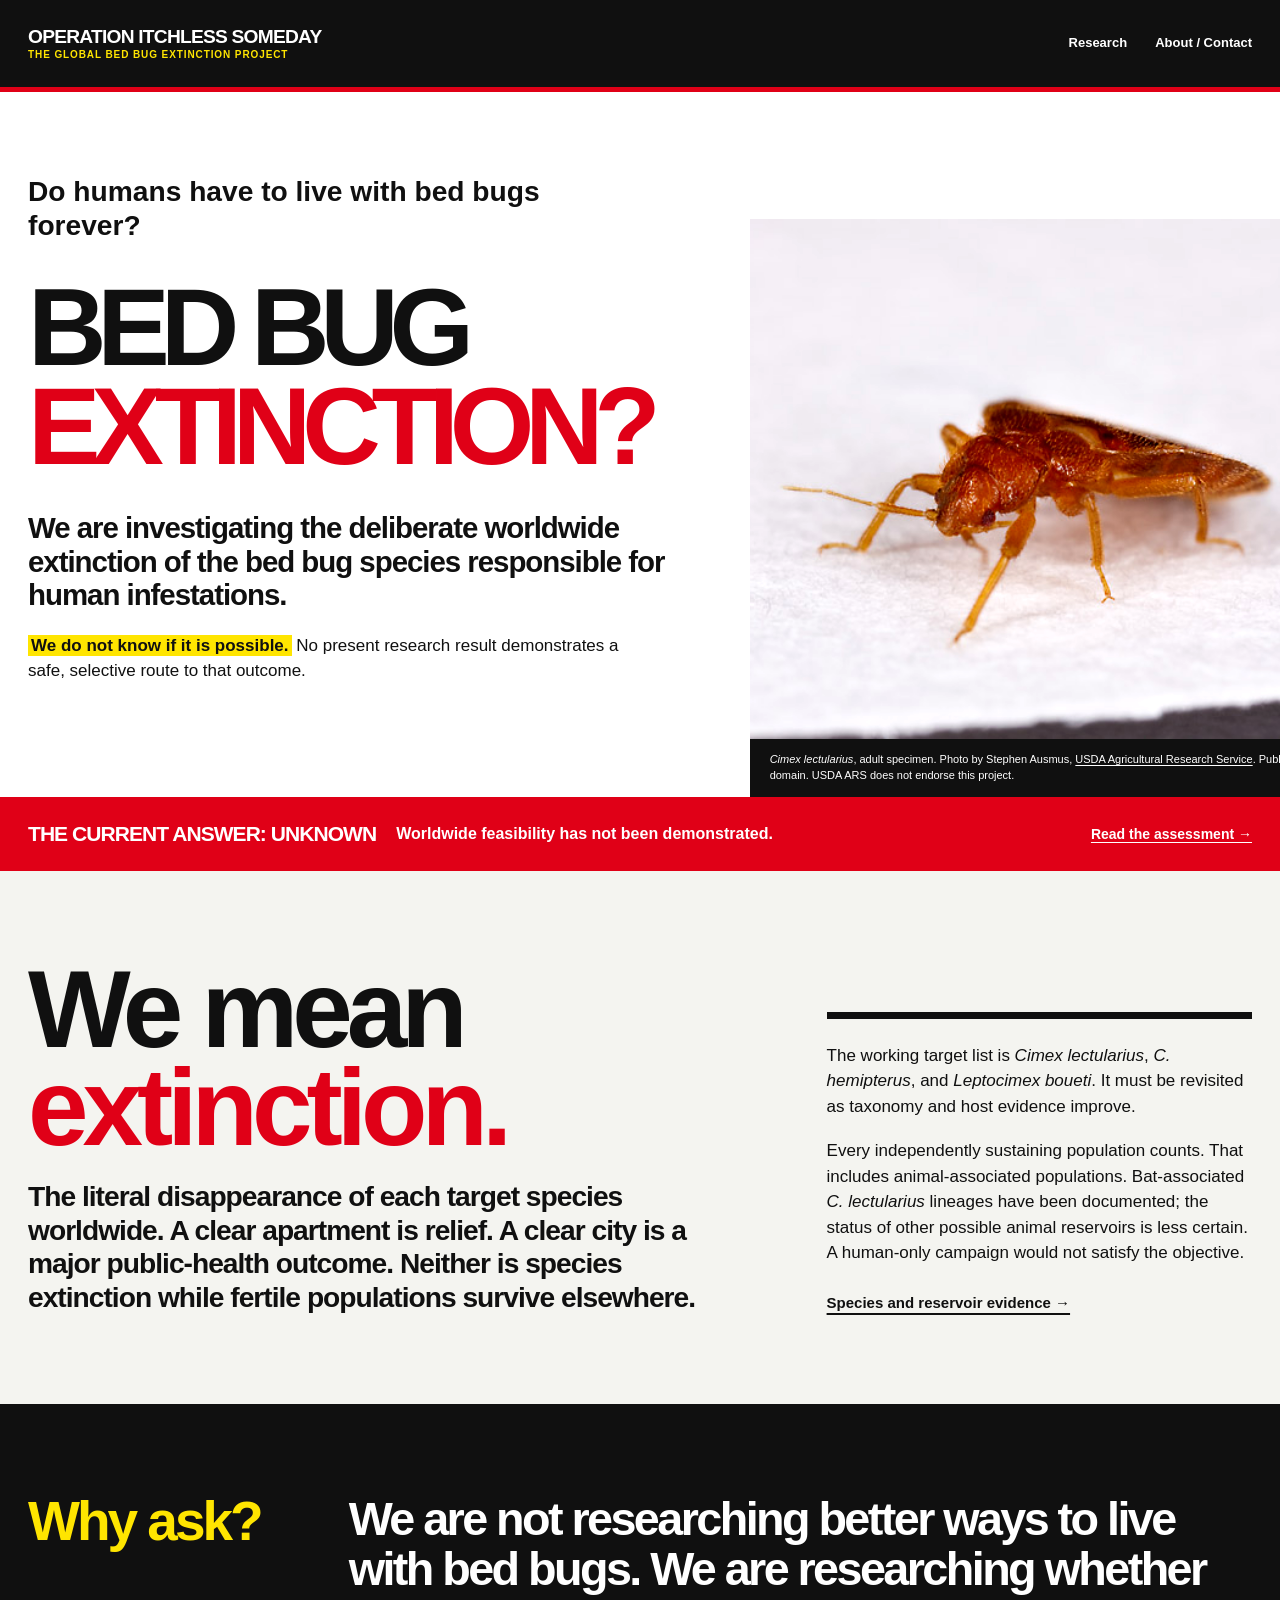
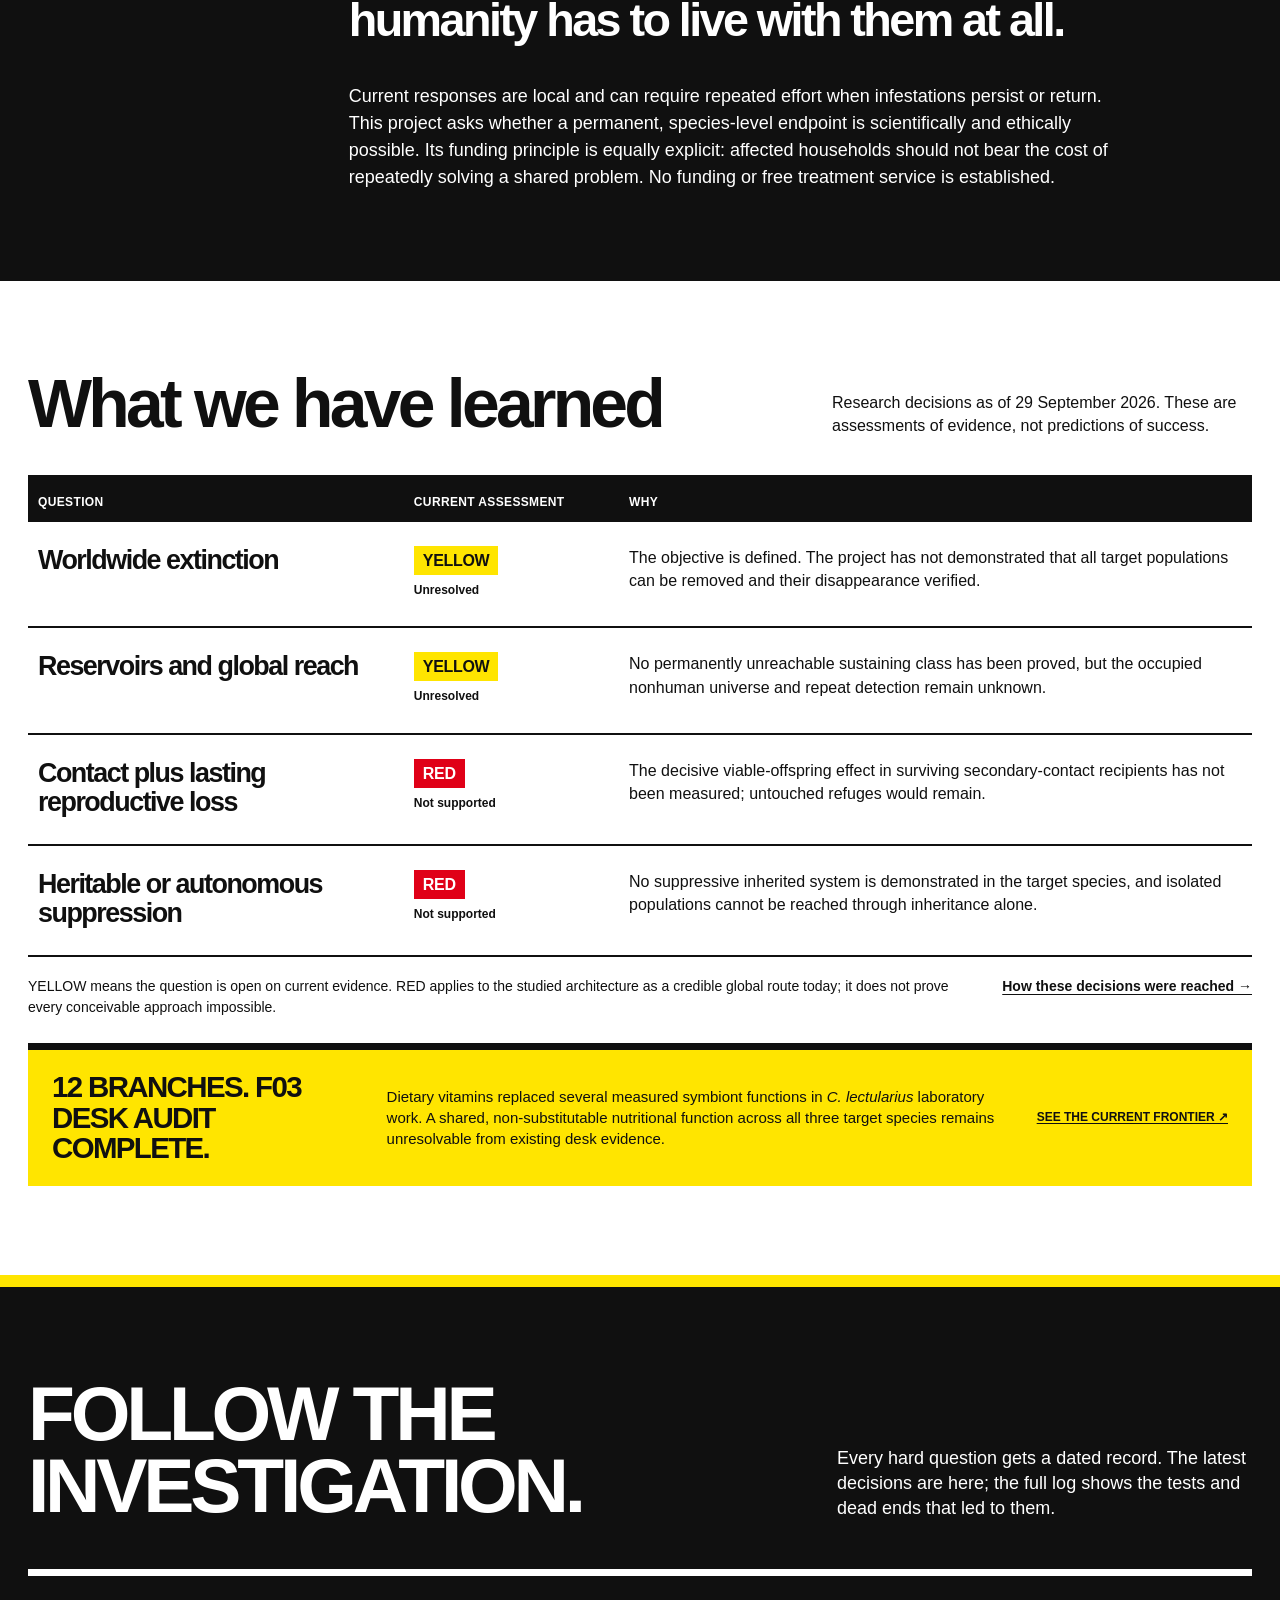
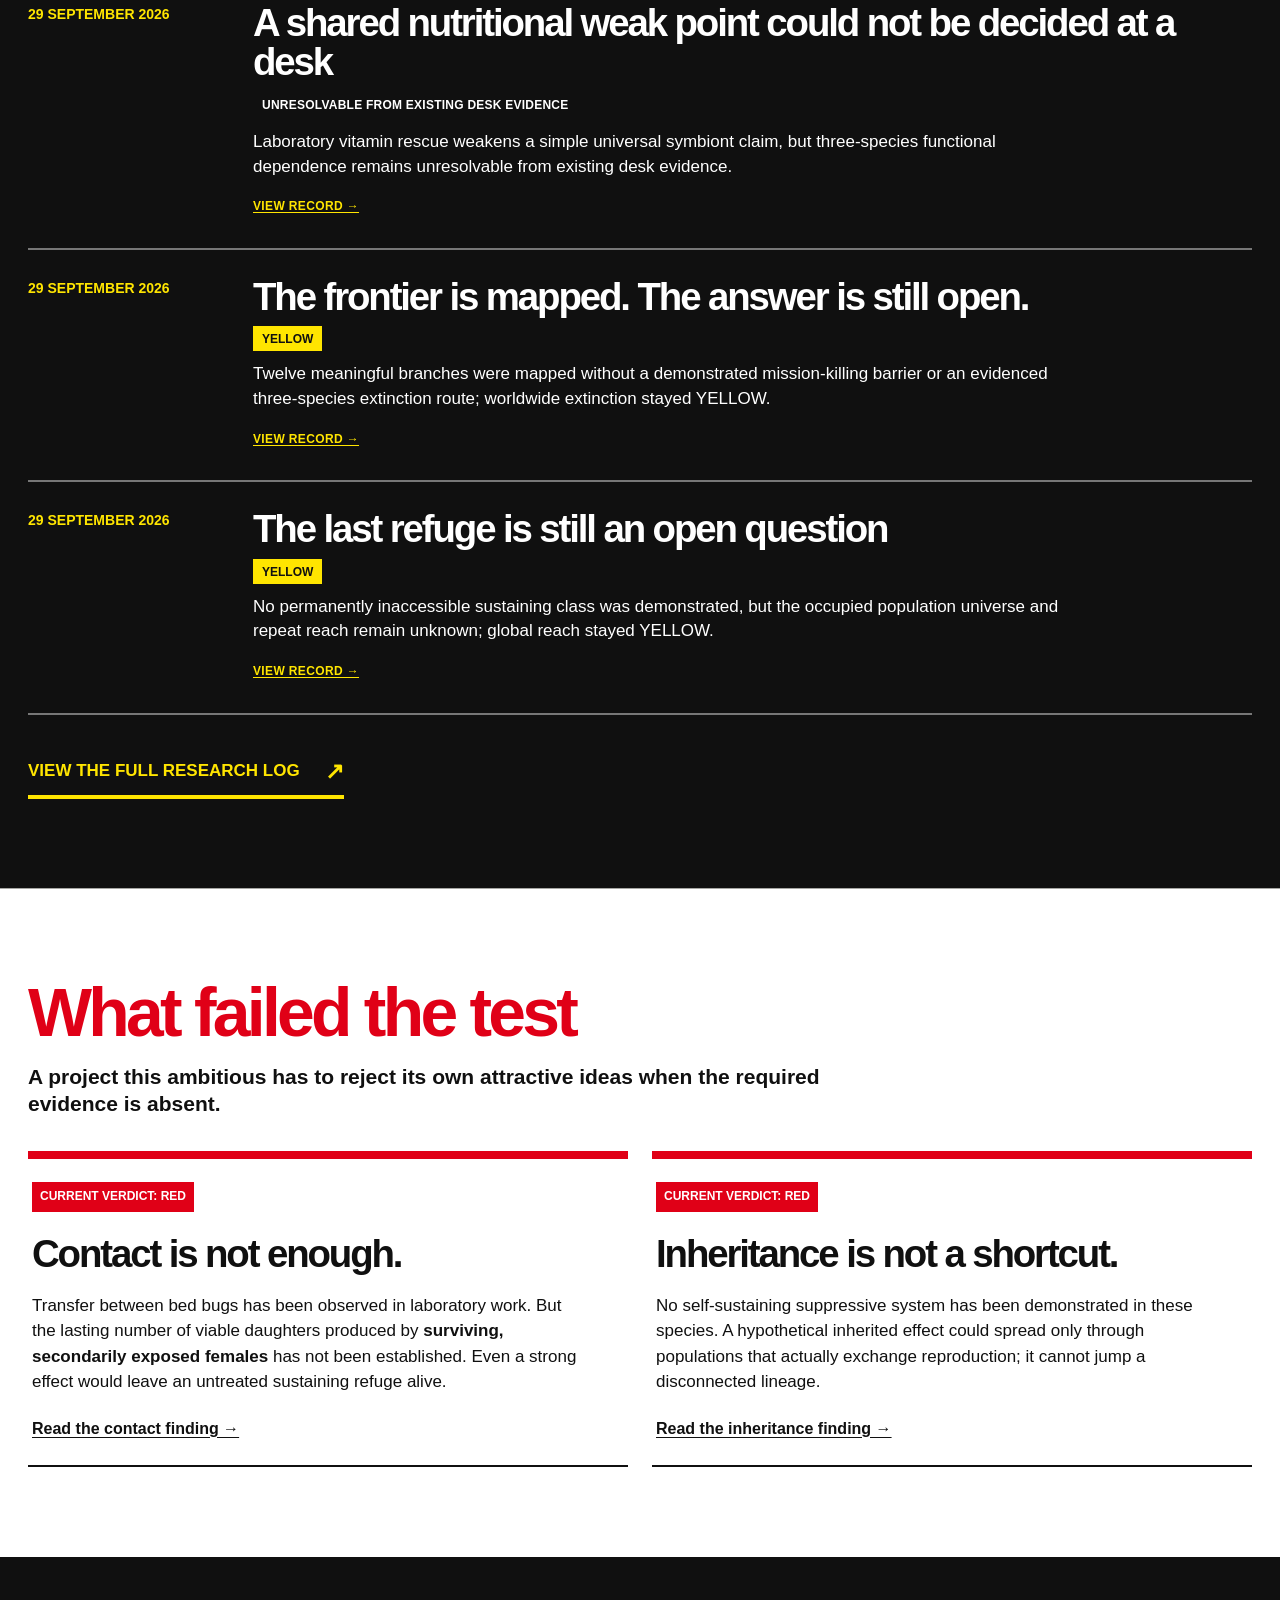
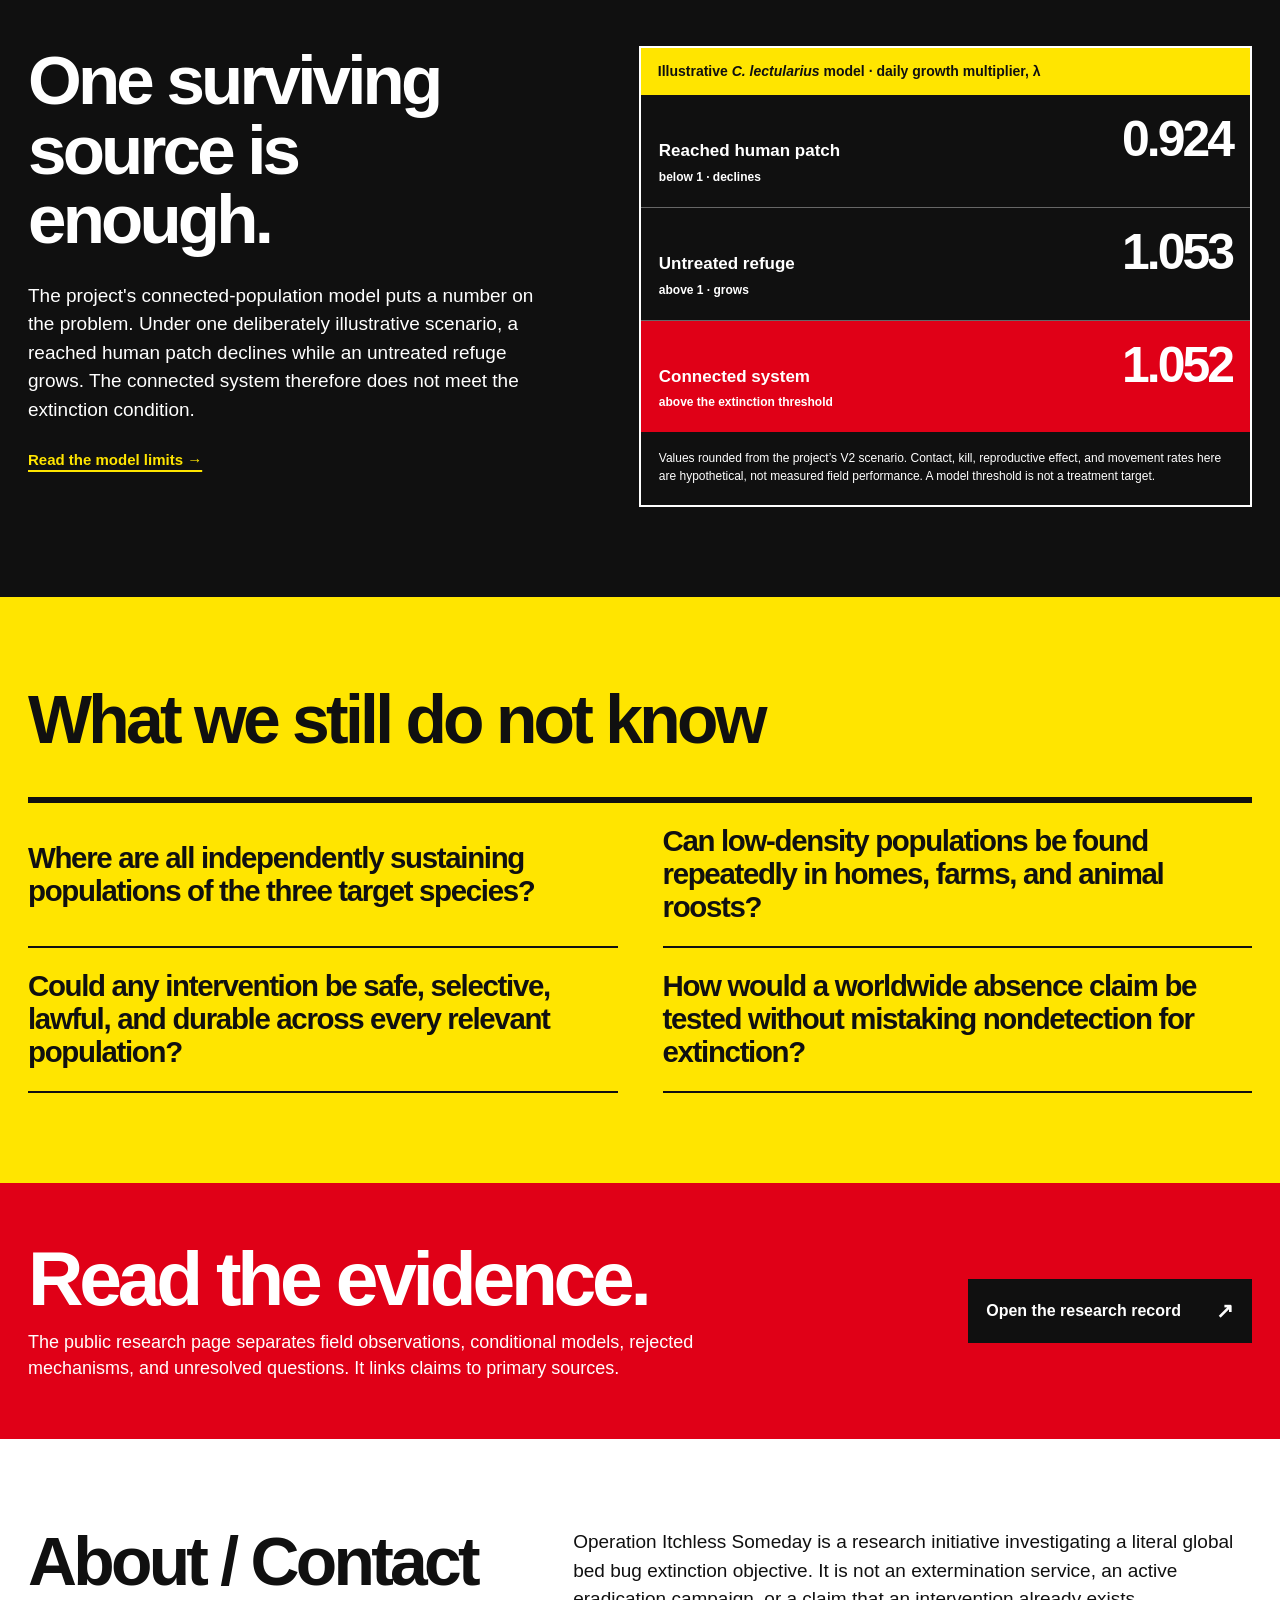
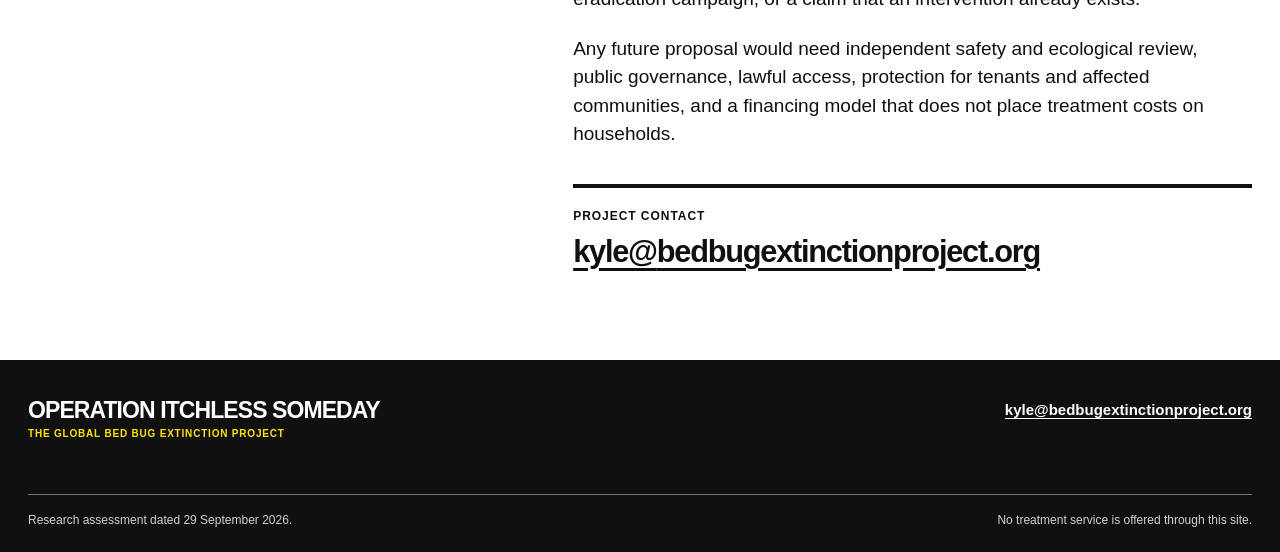
==== index.html @ 46989947 "Launch public Operation Itchless Someday site" ====
<!doctype html>
<html lang="en">
<head>
  <meta charset="utf-8">
  <meta name="viewport" content="width=device-width, initial-scale=1">
  <meta name="theme-color" content="#111111">
  <meta name="description" content="Operation Itchless Someday investigates whether the bed bug species responsible for human infestations can be driven to literal worldwide extinction. Feasibility is unproven.">
  <meta property="og:type" content="website">
  <meta property="og:title" content="Operation Itchless Someday | The Global Bed Bug Extinction Project">
  <meta property="og:description" content="Literal worldwide bed bug extinction. Can it be done safely and selectively? The evidence does not yet say yes.">
  <title>Operation Itchless Someday | The Global Bed Bug Extinction Project</title>
  <link rel="canonical" href="https://bedbugextinctionproject.org/">
  <link rel="icon" href="favicon.svg" type="image/svg+xml">
  <link rel="stylesheet" href="styles.css">
</head>
<body>
  <a class="skip-link" href="#main">Skip to content</a>
  <header class="site-header">
    <div class="shell header-layout">
      <a class="wordmark" href="index.html" aria-label="Operation Itchless Someday, home">
        <strong>OPERATION ITCHLESS SOMEDAY</strong>
        <span>THE GLOBAL BED BUG EXTINCTION PROJECT</span>
      </a>
      <nav aria-label="Main navigation">
        <a href="research.html">Research</a>
        <a href="#about-contact">About / Contact</a>
      </nav>
    </div>
  </header>

  <main id="main">
    <section class="hero" aria-labelledby="hero-title">
      <div class="shell hero-layout">
        <div class="hero-copy">
          <p class="hero-question">Do humans have to live with bed bugs forever?</p>
          <h1 id="hero-title">BED BUG<br><span>EXTINCTION?</span></h1>
          <p class="hero-deck">We are investigating the deliberate worldwide extinction of the bed bug species responsible for human infestations.</p>
          <p class="hero-clarity"><strong>We do not know if it is possible.</strong> No present research result demonstrates a safe, selective route to that outcome.</p>
        </div>
        <figure class="specimen-photo">
          <img src="assets/bed-bug-usda.jpg" width="640" height="427" alt="Side view of an adult Cimex lectularius bed bug on a light surface" fetchpriority="high">
          <figcaption><i>Cimex lectularius</i>, adult specimen. Photo by Stephen Ausmus, <a href="https://www.ars.usda.gov/oc/images/photos/feb13/d2741-23/">USDA Agricultural Research Service</a>. Public domain. USDA ARS does not endorse this project.</figcaption>
        </figure>
      </div>
      <div class="hero-bottom"><div class="shell hero-bottom-inner"><strong>THE CURRENT ANSWER: UNKNOWN</strong><span>Worldwide feasibility has not been demonstrated.</span><a href="research.html#assessment">Read the assessment →</a></div></div>
    </section>

    <section class="idea section-pad" id="idea" aria-labelledby="idea-title">
      <div class="shell idea-layout">
        <div class="idea-lead">
          <h2 id="idea-title">We mean<br><span>extinction.</span></h2>
          <p>The literal disappearance of each target species worldwide. A clear apartment is relief. A clear city is a major public-health outcome. Neither is species extinction while fertile populations survive elsewhere.</p>
        </div>
        <div class="idea-detail">
          <p>The working target list is <i>Cimex lectularius</i>, <i>C. hemipterus</i>, and <i>Leptocimex boueti</i>. It must be revisited as taxonomy and host evidence improve.</p>
          <p>Every independently sustaining population counts. That includes animal-associated populations. Bat-associated <i>C. lectularius</i> lineages have been documented; the status of other possible animal reservoirs is less certain. A human-only campaign would not satisfy the objective.</p>
          <a class="inline-link" href="research.html#species">Species and reservoir evidence →</a>
        </div>
      </div>
    </section>

    <section class="why" aria-labelledby="why-title">
      <div class="shell why-layout">
        <h2 id="why-title">Why ask?</h2>
        <div>
          <p class="why-statement">We are not researching better ways to live with bed bugs. We are researching whether humanity has to live with them at all.</p>
          <p>Current responses are local and can require repeated effort when infestations persist or return. This project asks whether a permanent, species-level endpoint is scientifically and ethically possible. Its funding principle is equally explicit: affected households should not bear the cost of repeatedly solving a shared problem. No funding or free treatment service is established.</p>
        </div>
      </div>
    </section>

    <section class="findings section-pad" id="findings" aria-labelledby="findings-title">
      <div class="shell">
        <div class="section-head"><h2 id="findings-title">What we have learned</h2><p>Research decisions as of 29 September 2026. These are assessments of evidence, not predictions of success.</p></div>
        <div class="status-table" role="table" aria-label="Current research assessments">
          <div class="status-row status-heading" role="row"><span role="columnheader">Question</span><span role="columnheader">Current assessment</span><span role="columnheader">Why</span></div>
          <div class="status-row" role="row"><strong role="cell">Worldwide extinction</strong><span role="cell"><b class="status status-yellow">YELLOW</b><small>Unresolved</small></span><p role="cell">The objective is defined. The project has not demonstrated that all target populations can be removed and their disappearance verified.</p></div>
          <div class="status-row" role="row"><strong role="cell">Reservoirs and global reach</strong><span role="cell"><b class="status status-yellow">YELLOW</b><small>Unresolved</small></span><p role="cell">No permanently unreachable sustaining class has been proved, but the occupied nonhuman universe and repeat detection remain unknown.</p></div>
          <div class="status-row" role="row"><strong role="cell">Contact plus lasting reproductive loss</strong><span role="cell"><b class="status status-red">RED</b><small>Not supported</small></span><p role="cell">The decisive viable-offspring effect in surviving secondary-contact recipients has not been measured; untouched refuges would remain.</p></div>
          <div class="status-row" role="row"><strong role="cell">Heritable or autonomous suppression</strong><span role="cell"><b class="status status-red">RED</b><small>Not supported</small></span><p role="cell">No suppressive inherited system is demonstrated in the target species, and isolated populations cannot be reached through inheritance alone.</p></div>
        </div>
        <p class="status-note">YELLOW means the question is open on current evidence. RED applies to the studied architecture as a credible global route today; it does not prove every conceivable approach impossible. <a href="research.html#assessment">How these decisions were reached →</a></p>
        <p class="frontier-alert"><strong>12 BRANCHES. F03 DESK AUDIT COMPLETE.</strong><span>Dietary vitamins replaced several measured symbiont functions in <i>C. lectularius</i> laboratory work. A shared, non-substitutable nutritional function across all three target species remains unresolvable from existing desk evidence.</span><a href="research.html#frontier">SEE THE CURRENT FRONTIER ↗</a></p>
      </div>
    </section>

    <section class="recent-log section-pad" aria-labelledby="recent-log-title">
      <div class="shell">
        <div class="recent-log-head"><h2 id="recent-log-title">FOLLOW THE<br>INVESTIGATION.</h2><p>Every hard question gets a dated record. The latest decisions are here; the full log shows the tests and dead ends that led to them.</p></div>
        <div class="recent-list">
<!-- recent-log:start -->
          <article class="recent-row">
            <time datetime="2026-09-29">29 SEPTEMBER 2026</time>
            <div class="recent-copy"><h3>A shared nutritional weak point could not be decided at a desk</h3><strong class="log-decision log-decision-unresolved">UNRESOLVABLE FROM EXISTING DESK EVIDENCE</strong><p>Laboratory vitamin rescue weakens a simple universal symbiont claim, but three-species functional dependence remains unresolvable from existing desk evidence.</p><a class="recent-view" href="research-log.html#shared-nutritional-function-audit">VIEW RECORD →</a></div>
          </article>
          <article class="recent-row">
            <time datetime="2026-09-29">29 SEPTEMBER 2026</time>
            <div class="recent-copy"><h3>The frontier is mapped. The answer is still open.</h3><strong class="log-decision log-decision-yellow">YELLOW</strong><p>Twelve meaningful branches were mapped without a demonstrated mission-killing barrier or an evidenced three-species extinction route; worldwide extinction stayed YELLOW.</p><a class="recent-view" href="research-log.html#research-frontier-map">VIEW RECORD →</a></div>
          </article>
          <article class="recent-row">
            <time datetime="2026-09-29">29 SEPTEMBER 2026</time>
            <div class="recent-copy"><h3>The last refuge is still an open question</h3><strong class="log-decision log-decision-yellow">YELLOW</strong><p>No permanently inaccessible sustaining class was demonstrated, but the occupied population universe and repeat reach remain unknown; global reach stayed YELLOW.</p><a class="recent-view" href="research-log.html#global-reservoir-reach-audit">VIEW RECORD →</a></div>
          </article>
<!-- recent-log:end -->
        </div>
        <a class="log-all-link" href="research-log.html">VIEW THE FULL RESEARCH LOG <span aria-hidden="true">↗</span></a>
      </div>
    </section>

    <section class="failed section-pad" aria-labelledby="failed-title">
      <div class="shell">
        <h2 id="failed-title">What failed the test</h2>
        <p class="section-intro">A project this ambitious has to reject its own attractive ideas when the required evidence is absent.</p>
        <div class="failed-layout">
          <article><span class="reject-tag">CURRENT VERDICT: RED</span><h3>Contact is not enough.</h3><p>Transfer between bed bugs has been observed in laboratory work. But the lasting number of viable daughters produced by <em>surviving, secondarily exposed females</em> has not been established. Even a strong effect would leave an untreated sustaining refuge alive.</p><a href="research.html#rejected">Read the contact finding →</a></article>
          <article><span class="reject-tag">CURRENT VERDICT: RED</span><h3>Inheritance is not a shortcut.</h3><p>No self-sustaining suppressive system has been demonstrated in these species. A hypothetical inherited effect could spread only through populations that actually exchange reproduction; it cannot jump a disconnected lineage.</p><a href="research.html#rejected">Read the inheritance finding →</a></article>
        </div>
      </div>
    </section>

    <section class="model section-pad" aria-labelledby="model-title">
      <div class="shell model-layout">
        <div><h2 id="model-title">One surviving source is enough.</h2><p>The project's connected-population model puts a number on the problem. Under one deliberately illustrative scenario, a reached human patch declines while an untreated refuge grows. The connected system therefore does not meet the extinction condition.</p><a class="inline-link" href="research.html#models">Read the model limits →</a></div>
        <figure class="model-readout">
          <figcaption>Illustrative <i>C. lectularius</i> model · daily growth multiplier, λ</figcaption>
          <div class="readout-row"><span>Reached human patch</span><strong>0.924</strong><small>below 1 · declines</small></div>
          <div class="readout-row"><span>Untreated refuge</span><strong>1.053</strong><small>above 1 · grows</small></div>
          <div class="readout-result"><span>Connected system</span><strong>1.052</strong><span>above the extinction threshold</span></div>
          <p>Values rounded from the project’s V2 scenario. Contact, kill, reproductive effect, and movement rates here are hypothetical, not measured field performance. A model threshold is not a treatment target.</p>
        </figure>
      </div>
    </section>

    <section class="unknowns section-pad" aria-labelledby="unknowns-title">
      <div class="shell">
        <h2 id="unknowns-title">What we still do not know</h2>
        <div class="unknown-grid">
          <p>Where are all independently sustaining populations of the three target species?</p>
          <p>Can low-density populations be found repeatedly in homes, farms, and animal roosts?</p>
          <p>Could any intervention be safe, selective, lawful, and durable across every relevant population?</p>
          <p>How would a worldwide absence claim be tested without mistaking nondetection for extinction?</p>
        </div>
      </div>
    </section>

    <section class="research-invite" aria-labelledby="evidence-title"><div class="shell research-invite-layout"><div><h2 id="evidence-title">Read the evidence.</h2><p>The public research page separates field observations, conditional models, rejected mechanisms, and unresolved questions. It links claims to primary sources.</p></div><a href="research.html" class="button">Open the research record <span aria-hidden="true">↗</span></a></div></section>

    <section class="about section-pad" id="about-contact" aria-labelledby="about-title"><div class="shell about-layout"><h2 id="about-title">About / Contact</h2><div><p>Operation Itchless Someday is a research initiative investigating a literal global bed bug extinction objective. It is not an extermination service, an active eradication campaign, or a claim that an intervention already exists.</p><p>Any future proposal would need independent safety and ecological review, public governance, lawful access, protection for tenants and affected communities, and a financing model that does not place treatment costs on households.</p><div class="contact-line"><span>PROJECT CONTACT</span><a href="mailto:kyle@bedbugextinctionproject.org">kyle@<wbr>bedbugextinctionproject.org</a></div></div></div></section>
  </main>

  <footer class="site-footer"><div class="shell footer-layout"><div><strong>OPERATION ITCHLESS SOMEDAY</strong><span>THE GLOBAL BED BUG EXTINCTION PROJECT</span></div><a class="footer-contact" href="mailto:kyle@bedbugextinctionproject.org">kyle@bedbugextinctionproject.org</a></div><div class="shell footer-base"><span>Research assessment dated 29 September 2026.</span><span>No treatment service is offered through this site.</span></div></footer>
</body>
</html>
---- styles.css ----
@charset "UTF-8";

:root {
  --black: #101010;
  --white: #ffffff;
  --paper: #f4f4f0;
  --red: #e00017;
  --yellow: #ffe500;
  --line: #a6a6a3;
  --display: "Arial Black", "Helvetica Neue", Arial, sans-serif;
  --body: Arial, "Helvetica Neue", sans-serif;
}

* { box-sizing: border-box; }
html { scroll-behavior: smooth; }
body { margin: 0; color: var(--black); background: var(--white); font-family: var(--body); line-height: 1.48; }
img { display: block; max-width: 100%; }
a { color: inherit; text-underline-offset: .18em; }
a:hover { text-decoration-thickness: 3px; }
:focus-visible { outline: 4px solid var(--yellow); outline-offset: 4px; }
::selection { background: var(--yellow); color: var(--black); }
.shell { width: min(calc(100% - 56px), 1320px); margin-inline: auto; }
.skip-link { position: fixed; top: -80px; left: 16px; z-index: 100; background: var(--yellow); padding: 12px 16px; font-weight: 800; }
.skip-link:focus { top: 16px; }
h1, h2, h3, p, figure, dl { margin: 0; }
h1, h2, h3 { line-height: 1; letter-spacing: -.055em; }
h1, h2 { font-family: var(--display); font-weight: 900; }
h3 { font-family: var(--display); font-weight: 900; }

.site-header { background: var(--black); color: var(--white); border-bottom: 5px solid var(--red); }
.header-layout { display: flex; align-items: center; justify-content: space-between; gap: 28px; min-height: 87px; padding-block: 12px; }
.wordmark { display: flex; flex-direction: column; flex: none; gap: 4px; text-decoration: none; line-height: 1; }
.wordmark strong { font: 900 clamp(17px, 1.5vw, 23px)/1 var(--display); letter-spacing: -.04em; }
.wordmark span { color: var(--yellow); font-size: 10px; font-weight: 800; letter-spacing: .09em; }
.site-header nav { display: flex; flex-wrap: wrap; justify-content: flex-end; gap: 8px clamp(14px, 2.2vw, 36px); }
.site-header nav a { color: var(--white); font-size: 13px; font-weight: 800; text-decoration: none; border-bottom: 2px solid transparent; padding-block: 7px; }
.site-header nav a:hover, .site-header nav a[aria-current="page"] { border-color: var(--yellow); }

.hero { overflow: hidden; background: var(--white); }
.hero-layout { display: grid; grid-template-columns: 61% 39%; min-height: 705px; align-items: stretch; }
.hero-copy { position: relative; z-index: 2; padding: clamp(45px, 6.5vw, 88px) 0 60px; }
.hero-question { max-width: 560px; font-size: clamp(21px, 2.2vw, 31px); font-weight: 800; line-height: 1.2; margin-bottom: 35px; }
.hero h1 { position: relative; width: max-content; max-width: none; font-size: clamp(76px, 8.5vw, 138px); line-height: .91; letter-spacing: -.085em; white-space: nowrap; margin-bottom: 35px; }
.hero h1 span { color: var(--red); }
.hero-deck { max-width: 660px; font-size: clamp(24px, 2.3vw, 33px); font-weight: 800; line-height: 1.15; letter-spacing: -.035em; margin-bottom: 22px; }
.hero-clarity { max-width: 615px; font-size: 17px; line-height: 1.46; margin-bottom: 29px; }
.hero-clarity strong { background: var(--yellow); padding: 1px 3px; box-decoration-break: clone; -webkit-box-decoration-break: clone; }
.inline-link { display: inline-flex; gap: 25px; align-items: center; color: var(--black); font-size: 15px; font-weight: 900; text-decoration-thickness: 2px; text-underline-offset: 5px; }
.inline-link:hover { color: var(--red); }
.specimen-photo { align-self: stretch; display: flex; flex-direction: column; justify-content: flex-end; min-width: 0; margin: 0 -6vw 0 -25px; padding-top: 55px; background: #fff; overflow: hidden; }
.specimen-photo img { display: block; width: 118%; max-width: none; height: min(520px, 42vw); object-fit: cover; object-position: 44% 50%; transform: translateX(-6%); filter: contrast(1.1); }
.specimen-photo figcaption { position: relative; background: var(--black); color: var(--white); font-size: 11px; line-height: 1.4; padding: 13px 20px 14px; max-width: 100%; }
.specimen-photo figcaption a { color: var(--white); }
.hero-bottom { background: var(--red); color: var(--white); }
.hero-bottom-inner { display: flex; align-items: center; gap: 20px; min-height: 74px; padding-block: 10px; }
.hero-bottom strong { font: 900 21px/1.05 var(--display); letter-spacing: -.045em; }
.hero-bottom span { font-size: 16px; font-weight: 700; }
.hero-bottom a { margin-left: auto; flex: none; font-size: 14px; font-weight: 900; }

.section-pad { padding-block: clamp(65px, 7vw, 105px); }
.idea { background: var(--paper); }
.idea-layout { display: grid; grid-template-columns: 1.25fr .75fr; gap: clamp(30px, 7vw, 110px); }
.idea h2 { font-size: clamp(72px, 8.5vw, 130px); line-height: .9; margin-bottom: 24px; }
.idea h2 span { color: var(--red); }
.idea-lead > p { max-width: 760px; font-size: clamp(23px, 2.2vw, 30px); font-weight: 800; line-height: 1.19; letter-spacing: -.035em; }
.idea-detail { align-self: end; border-top: 7px solid var(--black); padding-top: 24px; }
.idea-detail p { font-size: 17px; line-height: 1.5; margin-bottom: 19px; }
.idea-detail .inline-link { margin-top: 7px; }

.why { background: var(--black); color: var(--white); padding-block: clamp(66px, 7vw, 105px); }
.why-layout { display: grid; grid-template-columns: .27fr 1fr; gap: 6vw; }
.why h2 { font-size: clamp(40px, 4.3vw, 62px); color: var(--yellow); }
.why-statement { max-width: 940px; font: 900 clamp(31px, 3.65vw, 56px)/1.08 var(--display); letter-spacing: -.055em; margin-bottom: 38px; }
.why-layout > div > p:last-child { max-width: 775px; font-size: 18px; line-height: 1.5; }

.section-head { display: flex; justify-content: space-between; align-items: end; gap: 40px; margin-bottom: 37px; }
.section-head h2, .failed h2, .unknowns h2, .about h2 { font-size: clamp(50px, 5.3vw, 82px); }
.section-head p { max-width: 420px; font-size: 16px; }
.status-table { border-top: 7px solid var(--black); }
.status-row { display: grid; grid-template-columns: minmax(235px, .83fr) minmax(150px, .45fr) minmax(0, 1.45fr); align-items: start; gap: 25px; border-bottom: 2px solid var(--black); padding: 24px 10px 27px; }
.status-heading { background: var(--black); color: var(--white); padding: 12px 10px 10px; border-bottom: 0; font-size: 12px; font-weight: 900; text-transform: uppercase; letter-spacing: .03em; }
.status-row > strong { font: 900 clamp(23px, 2.1vw, 31px)/1.08 var(--display); letter-spacing: -.055em; }
.status-row > span { display: flex; align-items: start; flex-direction: column; gap: 7px; }
.status { display: inline-block; width: fit-content; padding: 7px 9px 6px; color: var(--black); font: 900 16px/1 var(--display); letter-spacing: -.02em; }
.status-yellow { background: var(--yellow); }
.status-red { background: var(--red); color: var(--white); }
.status-desk-limit { background: var(--black); color: var(--white); max-width: 220px; font: 900 11px/1.2 var(--body); letter-spacing: .015em; text-align: left; }
.status-row small { font-size: 12px; font-weight: 800; }
.status-row p { font-size: 16px; line-height: 1.45; }
.status-note { display: flex; gap: 25px; align-items: start; justify-content: space-between; font-size: 14px; line-height: 1.45; margin-top: 19px; }
.status-note a { flex: none; font-weight: 900; }
.frontier-alert { display: grid; grid-template-columns: minmax(220px, .62fr) 1.25fr auto; align-items: center; gap: 24px; border-top: 7px solid var(--black); background: var(--yellow); margin-top: 26px; padding: 22px 24px; }
.frontier-alert strong { font: 900 clamp(22px, 2.3vw, 34px)/1.04 var(--display); letter-spacing: -.055em; }
.frontier-alert span { font-size: 15px; line-height: 1.4; }
.frontier-alert a { white-space: nowrap; font-size: 12px; font-weight: 900; }

.recent-log { background: var(--black); color: var(--white); border-top: 12px solid var(--yellow); }
.recent-log-head { display: flex; justify-content: space-between; align-items: end; gap: 40px; margin-bottom: 48px; }
.recent-log-head h2 { font-size: clamp(53px, 6vw, 94px); line-height: .94; }
.recent-log-head p { max-width: 415px; font-size: 18px; line-height: 1.4; }
.recent-list { border-top: 7px solid var(--white); }
.recent-row { display: grid; grid-template-columns: 195px minmax(0, 1fr); align-items: start; gap: 30px; border-bottom: 2px solid #777; padding: 28px 0 31px; }
.recent-row time { color: var(--yellow); font-size: 14px; font-weight: 900; white-space: nowrap; }
.recent-row h3 { font-size: clamp(26px, 3vw, 43px); margin-bottom: 10px; }
.recent-row p { max-width: 820px; font-size: 17px; line-height: 1.45; margin: 11px 0 14px; }
.recent-copy .log-decision { font-size: 12px; }
.recent-view { color: var(--yellow); font-size: 12px; font-weight: 900; letter-spacing: .03em; }
.recent-view:hover { color: var(--white); }
.log-decision { display: inline-block; width: fit-content; padding: 7px 9px 6px; color: var(--black); font: 900 16px/1 var(--display); }
.log-decision-red { background: var(--red); color: var(--white); }
.log-decision-yellow { background: var(--yellow); }
.log-decision-green { background: #00c876; }
.log-decision-unresolved { background: var(--black); color: var(--white); font: 900 13px/1.25 var(--body); letter-spacing: .02em; }
.log-all-link { display: inline-flex; align-items: center; gap: 25px; border-bottom: 4px solid var(--yellow); margin-top: 39px; padding-bottom: 7px; color: var(--yellow); font-size: 17px; font-weight: 900; text-decoration: none; }
.log-all-link:hover { color: var(--white); border-color: var(--white); }
.log-all-link span { font-size: 23px; }

.failed { background: var(--white); border-top: 1px solid var(--line); }
.failed h2 { color: var(--red); margin-bottom: 16px; }
.section-intro { font-size: 21px; font-weight: 700; max-width: 850px; line-height: 1.3; margin-bottom: 34px; }
.failed-layout { display: grid; grid-template-columns: 1fr 1fr; gap: 24px; }
.failed-layout article { border-top: 8px solid var(--red); border-bottom: 2px solid var(--black); padding: 23px 4px 25px; }
.reject-tag { display: block; width: fit-content; margin-bottom: 23px; background: var(--red); color: var(--white); padding: 6px 8px; font-size: 12px; font-weight: 900; }
.failed-layout h3 { font-size: clamp(32px, 3vw, 46px); margin-bottom: 19px; }
.failed-layout p { max-width: 550px; font-size: 17px; line-height: 1.5; margin-bottom: 22px; }
.failed-layout em { font-style: normal; font-weight: 800; }
.failed-layout a { font-weight: 900; }

.model { background: var(--black); color: var(--white); }
.model-layout { display: grid; grid-template-columns: .85fr 1fr; gap: clamp(40px, 7vw, 105px); }
.model h2 { font-size: clamp(53px, 5.4vw, 85px); margin-bottom: 28px; }
.model-layout > div > p { font-size: 19px; line-height: 1.5; max-width: 520px; margin-bottom: 24px; }
.model .inline-link { color: var(--yellow); }
.model .inline-link:hover { color: var(--white); }
.model-readout { align-self: start; border: 2px solid var(--white); }
.model-readout figcaption { background: var(--yellow); color: var(--black); font-size: 14px; font-weight: 800; padding: 13px 17px; }
.readout-row, .readout-result { display: grid; grid-template-columns: 1fr auto; align-items: baseline; gap: 5px 14px; border-bottom: 1px solid #676767; padding: 20px 18px; }
.readout-row span, .readout-result span:first-child { font-size: 17px; font-weight: 700; }
.readout-row strong, .readout-result strong { font: 900 clamp(35px, 3.9vw, 59px)/.98 var(--display); letter-spacing: -.06em; }
.readout-row small, .readout-result span:last-child { font-size: 12px; font-weight: 800; grid-column: 1 / -1; }
.readout-result { background: var(--red); border-bottom: none; }
.model-readout > p { padding: 17px 18px 20px; font-size: 12px; line-height: 1.5; }

.unknowns { background: var(--yellow); }
.unknowns h2 { max-width: 950px; margin-bottom: 43px; }
.unknown-grid { display: grid; grid-template-columns: 1fr 1fr; column-gap: 45px; border-top: 6px solid var(--black); }
.unknown-grid p { display: flex; align-items: center; min-height: 145px; padding: 22px 0; border-bottom: 2px solid var(--black); font: 900 clamp(23px, 2.3vw, 34px)/1.12 var(--display); letter-spacing: -.045em; }
.research-invite { background: var(--red); color: var(--white); padding-block: 57px; }
.research-invite-layout { display: flex; align-items: center; justify-content: space-between; gap: 30px; }
.research-invite h2 { font-size: clamp(52px, 6vw, 92px); margin-bottom: 12px; }
.research-invite p { max-width: 690px; font-size: 18px; }
.button { flex: none; display: inline-flex; align-items: center; justify-content: space-between; min-height: 64px; gap: 35px; padding: 13px 18px; background: var(--black); color: var(--white); font-size: 16px; font-weight: 900; text-decoration: none; }
.button:hover { background: var(--white); color: var(--black); }
.button span { font-size: 21px; }
.about-layout { display: grid; grid-template-columns: .7fr 1fr; gap: 70px; }
.about-layout p { max-width: 770px; font-size: 19px; line-height: 1.5; margin-bottom: 21px; }
.contact-line { border-top: 4px solid var(--black); margin-top: 35px; padding-top: 20px; }
.contact-line span { display: block; font-size: 12px; font-weight: 900; letter-spacing: .08em; margin-bottom: 8px; }
.contact-line a { display: inline-block; font: 900 clamp(19px, 2.4vw, 34px)/1.2 var(--display); letter-spacing: -.04em; overflow-wrap: anywhere; }
.contact-line a:hover { color: var(--red); }

.site-footer { background: var(--black); color: var(--white); padding: 39px 0 22px; }
.footer-layout { display: flex; justify-content: space-between; align-items: start; gap: 40px; padding-bottom: 52px; }
.footer-layout > div { display: flex; flex-direction: column; gap: 5px; }
.footer-layout strong { font: 900 23px/1 var(--display); letter-spacing: -.04em; }
.footer-layout span { color: var(--yellow); font-size: 10px; font-weight: 800; letter-spacing: .08em; }
.footer-contact { color: var(--white); font-size: 15px; font-weight: 800; overflow-wrap: anywhere; }
.footer-contact:hover { color: var(--yellow); }
.footer-base { display: flex; justify-content: space-between; gap: 20px; border-top: 1px solid #777; padding-top: 17px; color: #d1d1d1; font-size: 12px; }

/* Research record */
.research-hero { background: var(--yellow); padding-block: clamp(50px, 5.8vw, 84px) 50px; }
.research-date { font-size: 15px; font-weight: 900; margin-bottom: 27px; }
.research-hero h1 { max-width: 1250px; font-size: clamp(62px, 7.8vw, 120px); line-height: .92; }
.research-hero h1 span { color: var(--red); }
.research-hero-bottom { display: flex; justify-content: space-between; align-items: end; gap: 35px; border-top: 7px solid var(--black); margin-top: 40px; padding-top: 23px; }
.research-hero-bottom p { max-width: 820px; font-size: 20px; font-weight: 700; line-height: 1.35; }
.research-hero-bottom a { flex: none; font-size: 14px; font-weight: 900; }
.on-page { background: var(--black); color: var(--white); }
.on-page .shell { display: flex; gap: 8px 24px; align-items: center; flex-wrap: wrap; padding-block: 15px; }
.on-page a { font-size: 13px; font-weight: 800; text-decoration: none; }
.on-page a:hover { color: var(--yellow); }
.research-block { padding-block: clamp(60px, 6.3vw, 90px); scroll-margin-top: 12px; }
.block-heading { display: grid; grid-template-columns: 1fr minmax(260px, .62fr); gap: 40px; align-items: end; margin-bottom: 32px; }
.block-heading h2 { font-size: clamp(51px, 5.5vw, 83px); }
.block-heading p { font-size: 18px; line-height: 1.45; }
.assessment-block { background: var(--white); }
.assessment-list { border-top: 7px solid var(--black); }
.assessment-list > div { display: grid; grid-template-columns: minmax(240px, .75fr) 1.5fr; gap: 40px; padding: 24px 5px; border-bottom: 2px solid var(--black); }
.assessment-list dt { font: 900 clamp(23px, 2.2vw, 33px)/1.06 var(--display); letter-spacing: -.045em; }
.assessment-list dd { display: flex; align-items: start; gap: 27px; margin: 0; font-size: 17px; line-height: 1.45; }
.assessment-list dd .status { min-width: 80px; text-align: center; }
.fine-print { max-width: 1000px; font-size: 13px; line-height: 1.5; margin-top: 21px; }
.frontier-block { background: var(--yellow); }
.frontier-block .block-heading h2 { max-width: 860px; }
.frontier-block .block-heading p a { font-weight: 900; }
.frontier-columns { display: grid; grid-template-columns: 1fr 1fr; gap: 36px; }
.frontier-columns article { border-top: 8px solid var(--black); padding-top: 18px; }
.frontier-label { font-size: 12px; font-weight: 900; letter-spacing: .04em; }
.frontier-columns h3 { font: 900 clamp(32px, 3.5vw, 52px)/1.01 var(--display); letter-spacing: -.055em; margin: 18px 0; }
.frontier-columns article > p:not(.frontier-label) { max-width: 615px; font-size: 17px; line-height: 1.48; margin-top: 14px; }
.frontier-columns a { font-weight: 800; }
.frontier-foot { border-left: 8px solid var(--red); margin-top: 36px; padding: 3px 0 3px 19px; max-width: 1000px; font-size: clamp(20px, 2.2vw, 28px); font-weight: 900; line-height: 1.2; }
.species-block { background: var(--paper); }
.species-table { border-top: 7px solid var(--black); }
.species-table article { display: grid; grid-template-columns: minmax(280px, .65fr) 1fr; gap: 40px; padding: 24px 0; border-bottom: 2px solid var(--black); }
.species-table h3 { font-size: clamp(27px, 3vw, 45px); }
.species-table p { font-size: 17px; line-height: 1.5; }
.species-note { max-width: 950px; margin-top: 27px; background: var(--yellow); padding: 20px 24px; font-size: 22px; font-weight: 800; line-height: 1.2; }
.field-block { background: var(--black); color: var(--white); }
.field-metrics { display: grid; grid-template-columns: repeat(3, 1fr); border-top: 7px solid var(--red); }
.field-metrics article { padding: 28px 26px 12px 0; border-right: 2px solid #747474; }
.field-metrics article + article { padding-left: 26px; }
.field-metrics article:last-child { border-right: 0; }
.field-metrics strong { display: block; color: var(--yellow); font: 900 clamp(55px, 6vw, 90px)/.95 var(--display); letter-spacing: -.07em; margin-bottom: 15px; white-space: nowrap; }
.field-metrics h3 { font-size: 25px; margin-bottom: 18px; }
.field-metrics p { font-size: 16px; line-height: 1.5; }
.field-metrics a { color: var(--yellow); }
.models-block { background: var(--white); }
.models-layout { display: grid; grid-template-columns: 1fr 1fr; gap: 35px; }
.models-layout article { border-top: 7px solid var(--black); padding-top: 19px; }
.models-layout h3 { font-size: 33px; margin-bottom: 15px; }
.models-layout p { max-width: 580px; font-size: 17px; line-height: 1.5; }
.model-data { display: grid; grid-template-columns: repeat(3, 1fr); border: 2px solid var(--black); margin-top: 35px; }
.model-data > div { display: flex; flex-direction: column; gap: 9px; padding: 23px 20px; border-right: 2px solid var(--black); }
.model-data > div:last-child { background: var(--red); color: var(--white); border-right: none; }
.model-data span { font-size: 15px; font-weight: 800; }
.model-data strong { font: 900 clamp(29px, 3.2vw, 49px)/1 var(--display); letter-spacing: -.06em; }
.model-data small { font-size: 12px; font-weight: 800; }
.methods-block { background: var(--black); color: var(--white); }
.method-list { display: grid; grid-template-columns: 1fr 1fr; gap: 0 45px; border-top: 7px solid var(--yellow); }
.method-list > div { border-bottom: 2px solid #777; padding: 24px 0 28px; }
.method-list strong { display: block; color: var(--yellow); font: 900 clamp(26px, 2.7vw, 39px)/1.05 var(--display); letter-spacing: -.045em; margin-bottom: 15px; }
.method-list p { max-width: 580px; font-size: 17px; line-height: 1.5; }
.method-list a, .method-limit a { color: var(--yellow); }
.method-limit { max-width: 1130px; border-left: 7px solid var(--red); margin-top: 33px; padding-left: 19px; font-size: 18px; line-height: 1.48; }
.rejected-block { background: var(--red); color: var(--white); }
.rejected-list { display: grid; grid-template-columns: 1fr 1fr; gap: 30px; }
.rejected-list article { border-top: 7px solid var(--white); padding-top: 23px; }
.rejected-list h3 { font-size: clamp(30px, 3.2vw, 46px); max-width: 520px; margin-bottom: 19px; }
.rejected-list p { font-size: 17px; line-height: 1.5; }
.unknown-block { background: var(--yellow); }
.evidence-needs { list-style: none; margin: 0; padding: 0; border-top: 7px solid var(--black); }
.evidence-needs li { display: grid; grid-template-columns: minmax(280px, .55fr) 1fr; gap: 35px; padding: 22px 0; border-bottom: 2px solid var(--black); }
.evidence-needs strong { font: 900 clamp(24px, 2.5vw, 37px)/1.08 var(--display); letter-spacing: -.045em; }
.evidence-needs span { font-size: 17px; line-height: 1.45; }
.sources-block { background: var(--white); }
.sources-list { margin: 0; padding: 0; list-style: none; display: grid; grid-template-columns: 1fr 1fr; column-gap: 40px; border-top: 7px solid var(--black); }
.sources-list li { padding: 19px 0 21px; border-bottom: 1px solid var(--line); font-size: 15px; line-height: 1.48; scroll-margin-top: 20px; }
.sources-list li strong { display: block; }
.sources-list a { font-weight: 800; }

/* Dated investigation record */
.log-hero { background: var(--black); color: var(--white); padding-block: clamp(58px, 6vw, 86px) 51px; }
.log-kicker { color: var(--yellow); font-size: 14px; font-weight: 900; letter-spacing: .06em; margin-bottom: 24px; }
.log-hero h1 { font-size: clamp(90px, 13vw, 205px); line-height: .78; letter-spacing: -.085em; }
.log-hero h1 span { color: var(--red); }
.log-hero-bottom { display: flex; justify-content: space-between; align-items: end; gap: 30px; border-top: 7px solid var(--yellow); margin-top: 59px; padding-top: 20px; }
.log-hero-bottom p { max-width: 850px; font-size: 22px; font-weight: 700; line-height: 1.34; }
.log-hero-bottom a { flex: none; color: var(--yellow); font-size: 15px; font-weight: 900; }
.log-record { padding-block: clamp(65px, 7vw, 105px); }
.log-record-head { display: grid; grid-template-columns: 1fr .8fr; gap: 60px; align-items: end; border-bottom: 9px solid var(--black); padding-bottom: 39px; }
.log-record-head h2 { font-size: clamp(53px, 6.5vw, 100px); }
.log-record-head p { max-width: 600px; font-size: 17px; line-height: 1.47; }
.log-entry { border-bottom: 5px solid var(--black); padding: 46px 0 56px; scroll-margin-top: 20px; }
.log-detail { margin: 0; border-top: 2px solid var(--black); }
.log-detail > div { display: grid; grid-template-columns: minmax(180px, .27fr) 1fr; gap: 30px; border-bottom: 1px solid var(--line); padding: 17px 0 19px; }
.log-detail > div:last-child { border-bottom: 0; }
.log-detail dt { padding-top: 3px; font-size: 12px; font-weight: 900; letter-spacing: .045em; }
.log-detail dd { margin: 0; max-width: 1000px; font-size: 16px; line-height: 1.5; }
.log-detail dd p { margin: 0; }
.log-detail dd p + p { margin-top: 13px; }
.record-date time { font-size: 14px; font-weight: 900; }
.record-commit code { background: var(--paper); border: 1px solid var(--line); padding: 3px 7px; font: 700 14px/1.3 Consolas, monospace; }
.record-title { border-bottom: 3px solid var(--black) !important; padding-block: 16px 24px !important; }
.record-title h3 { max-width: 950px; color: var(--red); font-size: clamp(35px, 3.75vw, 56px); line-height: 1.02; letter-spacing: -.05em; }
.record-decision { border-bottom-color: var(--black) !important; }
.decision-plain { display: inline-block; border: 2px solid var(--black); padding: 5px 8px; font-size: 13px; font-weight: 900; line-height: 1.2; }
.evidence-status { display: inline-block; max-width: 650px; font-size: 14px; font-weight: 900; line-height: 1.35; }
.record-evidence { list-style: none; margin: 0; padding: 0; }
.record-evidence li { padding: 7px 0; border-bottom: 1px solid #ddd; font-size: 14px; line-height: 1.4; }
.record-evidence li:first-child { padding-top: 0; }
.record-evidence li:last-child { border-bottom: 0; padding-bottom: 0; }
.record-evidence a { font-weight: 800; }
.record-evidence a:hover { color: var(--red); }

.not-found { min-height: 65vh; background: var(--yellow); padding-block: clamp(80px, 10vw, 145px); }
.not-found h1 { font-size: clamp(65px, 9vw, 140px); color: var(--red); margin-bottom: 21px; }
.not-found p { font-size: 21px; font-weight: 700; margin-bottom: 26px; }
.not-found a { font-size: 17px; font-weight: 900; }

@media (max-width: 1050px) {
  .header-layout { align-items: start; flex-direction: column; gap: 12px; padding-block: 18px 14px; }
  .site-header nav { justify-content: flex-start; }
  .hero-layout { grid-template-columns: 1fr .72fr; min-height: 0; }
  .hero-copy { padding-block: 56px 47px; }
  .hero h1 { font-size: clamp(69px, 9vw, 110px); }
  .specimen-photo { margin-right: -28px; }
  .status-row { grid-template-columns: minmax(170px,.7fr) minmax(110px,.4fr) minmax(0,1.25fr); }
}

@media (max-width: 760px) {
  .shell { width: min(calc(100% - 32px), 1320px); }
  .header-layout { gap: 17px; }
  .wordmark strong { font-size: 18px; }
  .wordmark span { font-size: 9px; }
  .site-header nav { gap: 1px 20px; }
  .site-header nav a { font-size: 12px; }
  .hero-layout { display: flex; flex-direction: column; }
  .hero-copy { padding-top: 35px; padding-bottom: 0; }
  .hero-question { font-size: 21px; margin-bottom: 22px; }
  .hero h1 { font-size: clamp(60px, 15vw, 111px); margin-bottom: 22px; }
  .hero-deck { font-size: 25px; margin-bottom: 16px; }
  .hero-clarity { font-size: 16px; margin-bottom: 22px; }
  .specimen-photo { margin: 30px -16px 0; padding: 0; }
  .specimen-photo img { width: 100%; height: 325px; transform: none; object-position: 50% 50%; }
  .specimen-photo figcaption { font-size: 10px; }
  .hero-bottom-inner { align-items: start; flex-direction: column; gap: 7px; padding-block: 17px; }
  .hero-bottom strong { font-size: 22px; }
  .hero-bottom a { margin: 7px 0 0; }
  .idea-layout, .why-layout, .model-layout, .about-layout { grid-template-columns: 1fr; gap: 32px; }
  .idea h2 { font-size: clamp(68px, 16vw, 100px); }
  .idea-lead > p { font-size: 24px; }
  .idea-detail { align-self: auto; }
  .why h2 { font-size: 43px; }
  .why-statement { font-size: 38px; }
  .section-head, .research-invite-layout, .footer-layout { align-items: start; flex-direction: column; gap: 19px; }
  .section-head h2, .failed h2, .unknowns h2, .about h2 { font-size: 53px; }
  .status-heading { display: none; }
  .status-row { grid-template-columns: 1fr auto; gap: 12px 16px; padding: 20px 2px; }
  .status-row > strong { font-size: 24px; }
  .status-row p { grid-column: 1 / -1; font-size: 15px; }
  .status-note { flex-direction: column; gap: 12px; }
  .frontier-alert { grid-template-columns: 1fr; gap: 12px; }
  .frontier-alert a { white-space: normal; }
  .recent-log-head, .log-hero-bottom { align-items: start; flex-direction: column; gap: 23px; }
  .recent-log-head h2 { font-size: 54px; }
  .recent-row { grid-template-columns: 1fr; gap: 12px; }
  .recent-row h3 { font-size: 30px; }
  .recent-row p { font-size: 15px; }
  .log-hero h1 { font-size: clamp(75px, 18vw, 135px); }
  .log-hero-bottom p { font-size: 19px; }
  .log-record-head { grid-template-columns: 1fr; gap: 25px; }
  .log-record-head h2 { font-size: 59px; }
  .log-entry { padding-block: 38px 48px; }
  .log-detail > div { grid-template-columns: 1fr; gap: 7px; }
  .record-title h3 { font-size: 42px; }
  .failed-layout, .unknown-grid, .models-layout, .method-list, .rejected-list, .sources-list { grid-template-columns: 1fr; }
  .failed-layout { gap: 32px; }
  .failed-layout h3 { font-size: 37px; }
  .model h2 { font-size: 58px; }
  .unknown-grid p { min-height: 0; font-size: 27px; padding-block: 20px; }
  .research-invite h2 { font-size: 64px; }
  .button { width: 100%; }
  .footer-layout { padding-bottom: 36px; }
  .footer-base { flex-direction: column; gap: 6px; }
  .research-hero h1 { font-size: clamp(55px, 12vw, 85px); }
  .research-hero-bottom { align-items: start; flex-direction: column; gap: 17px; }
  .on-page .shell { gap: 7px 19px; }
  .block-heading { grid-template-columns: 1fr; gap: 15px; }
  .block-heading h2 { font-size: 55px; }
  .frontier-columns { grid-template-columns: 1fr; gap: 28px; }
  .assessment-list > div, .species-table article, .evidence-needs li { grid-template-columns: 1fr; gap: 13px; }
  .assessment-list dd { flex-direction: column; gap: 12px; }
  .field-metrics { grid-template-columns: 1fr; }
  .field-metrics article, .field-metrics article + article { border-right: 0; border-bottom: 2px solid #747474; padding: 22px 0; }
  .field-metrics article:last-child { border-bottom: 0; }
  .field-metrics strong { font-size: 70px; }
  .model-data { grid-template-columns: 1fr; }
  .model-data > div { border-right: 0; border-bottom: 2px solid var(--black); }
  .model-data > div:last-child { border-bottom: 0; }
}

@media (max-width: 410px) {
  .wordmark strong { font-size: 16px; }
  .wordmark span { font-size: 8px; }
  .site-header nav { gap: 2px 15px; }
  .site-header nav a { font-size: 11px; }
  .hero h1 { font-size: 13vw; letter-spacing: -.09em; }
  .hero-deck { font-size: 23px; }
  .specimen-photo img { height: 270px; }
  .idea h2 { font-size: 16vw; }
  .why-statement { font-size: 34px; }
  .section-head h2, .failed h2, .unknowns h2, .about h2, .block-heading h2 { font-size: 46px; }
  .model h2 { font-size: 50px; }
  .contact-line a { font-size: 18px; }
  .footer-contact { font-size: 14px; }
  .research-invite h2 { font-size: 45px; }
  .research-hero h1 { font-size: 11vw; }
  .field-metrics article { min-width: 0; }
  .field-metrics strong { font-size: 50px; }
  .recent-log-head h2 { font-size: clamp(31px, 10vw, 42px); }
  .log-hero h1 { font-size: 16vw; }
  .log-record-head h2 { font-size: 44px; }
  .record-title h3 { font-size: 34px; }
}

@media (prefers-reduced-motion: reduce) { html { scroll-behavior: auto; } }
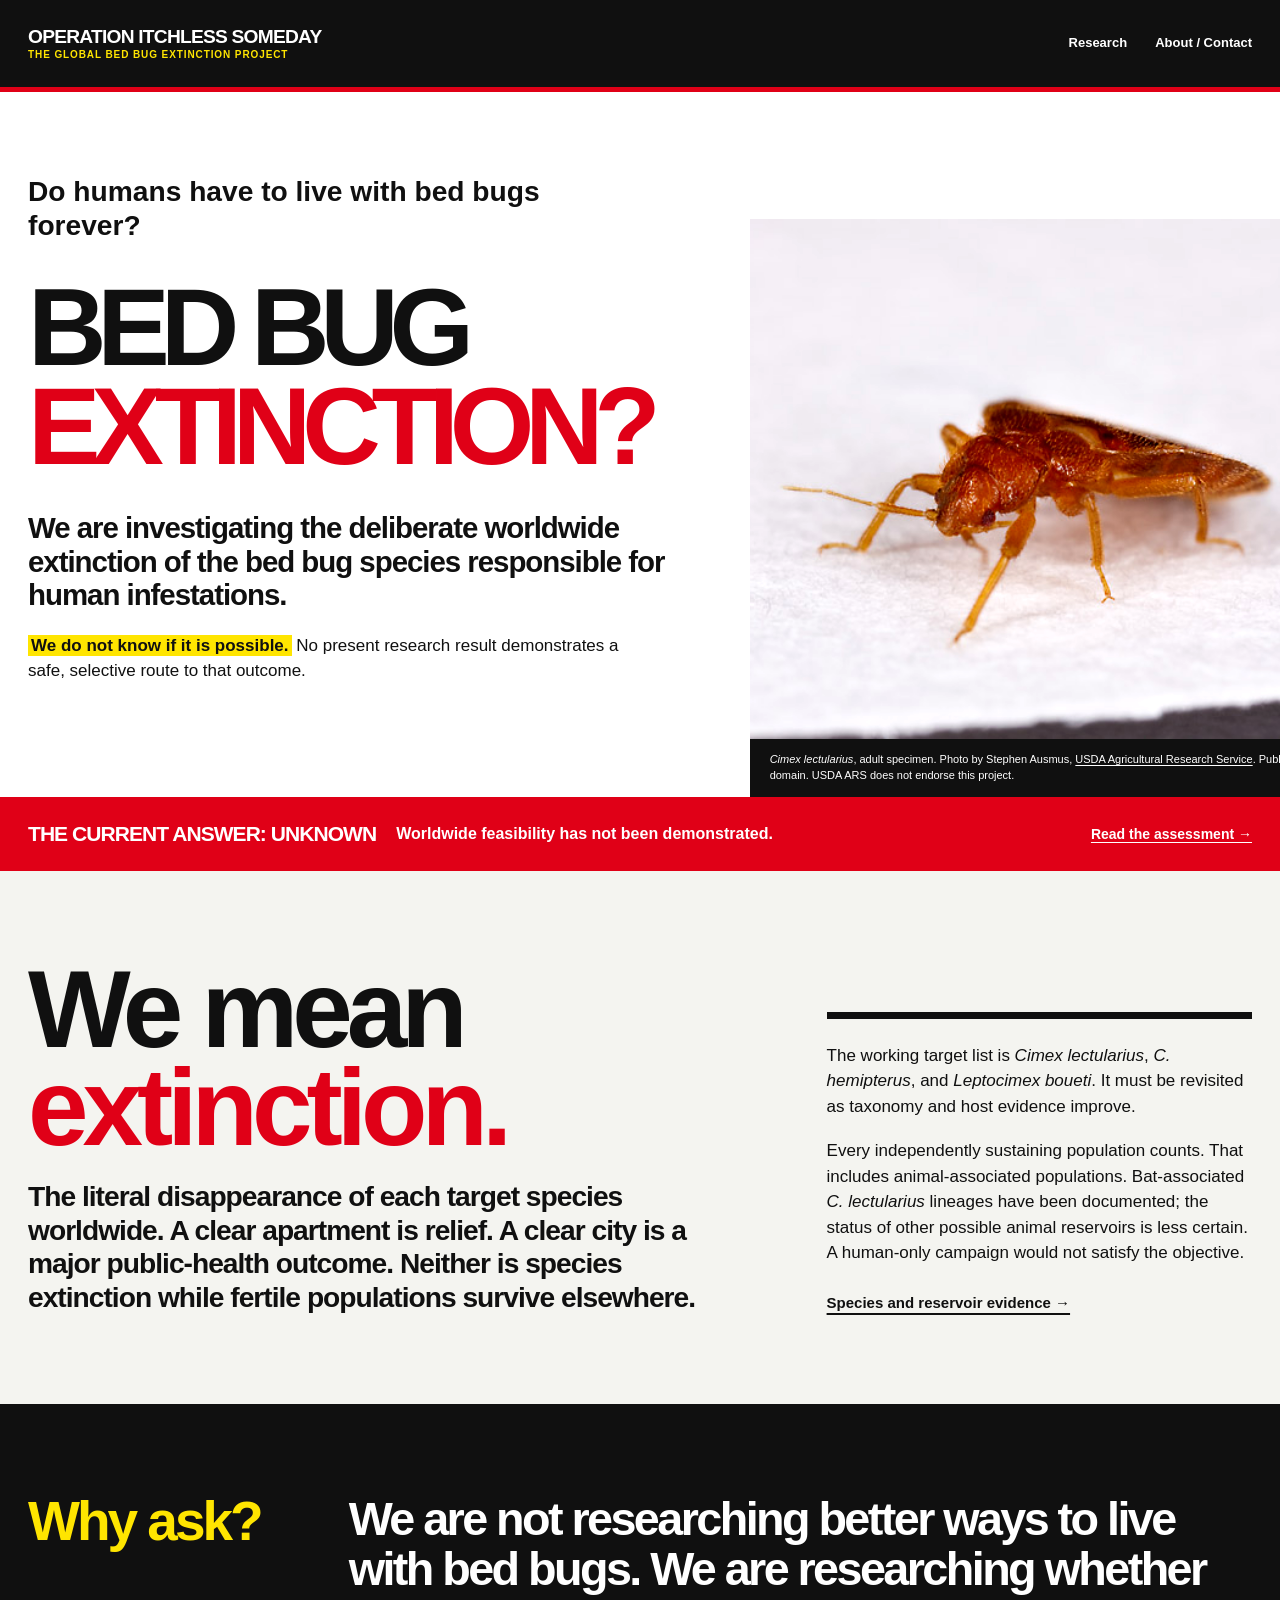
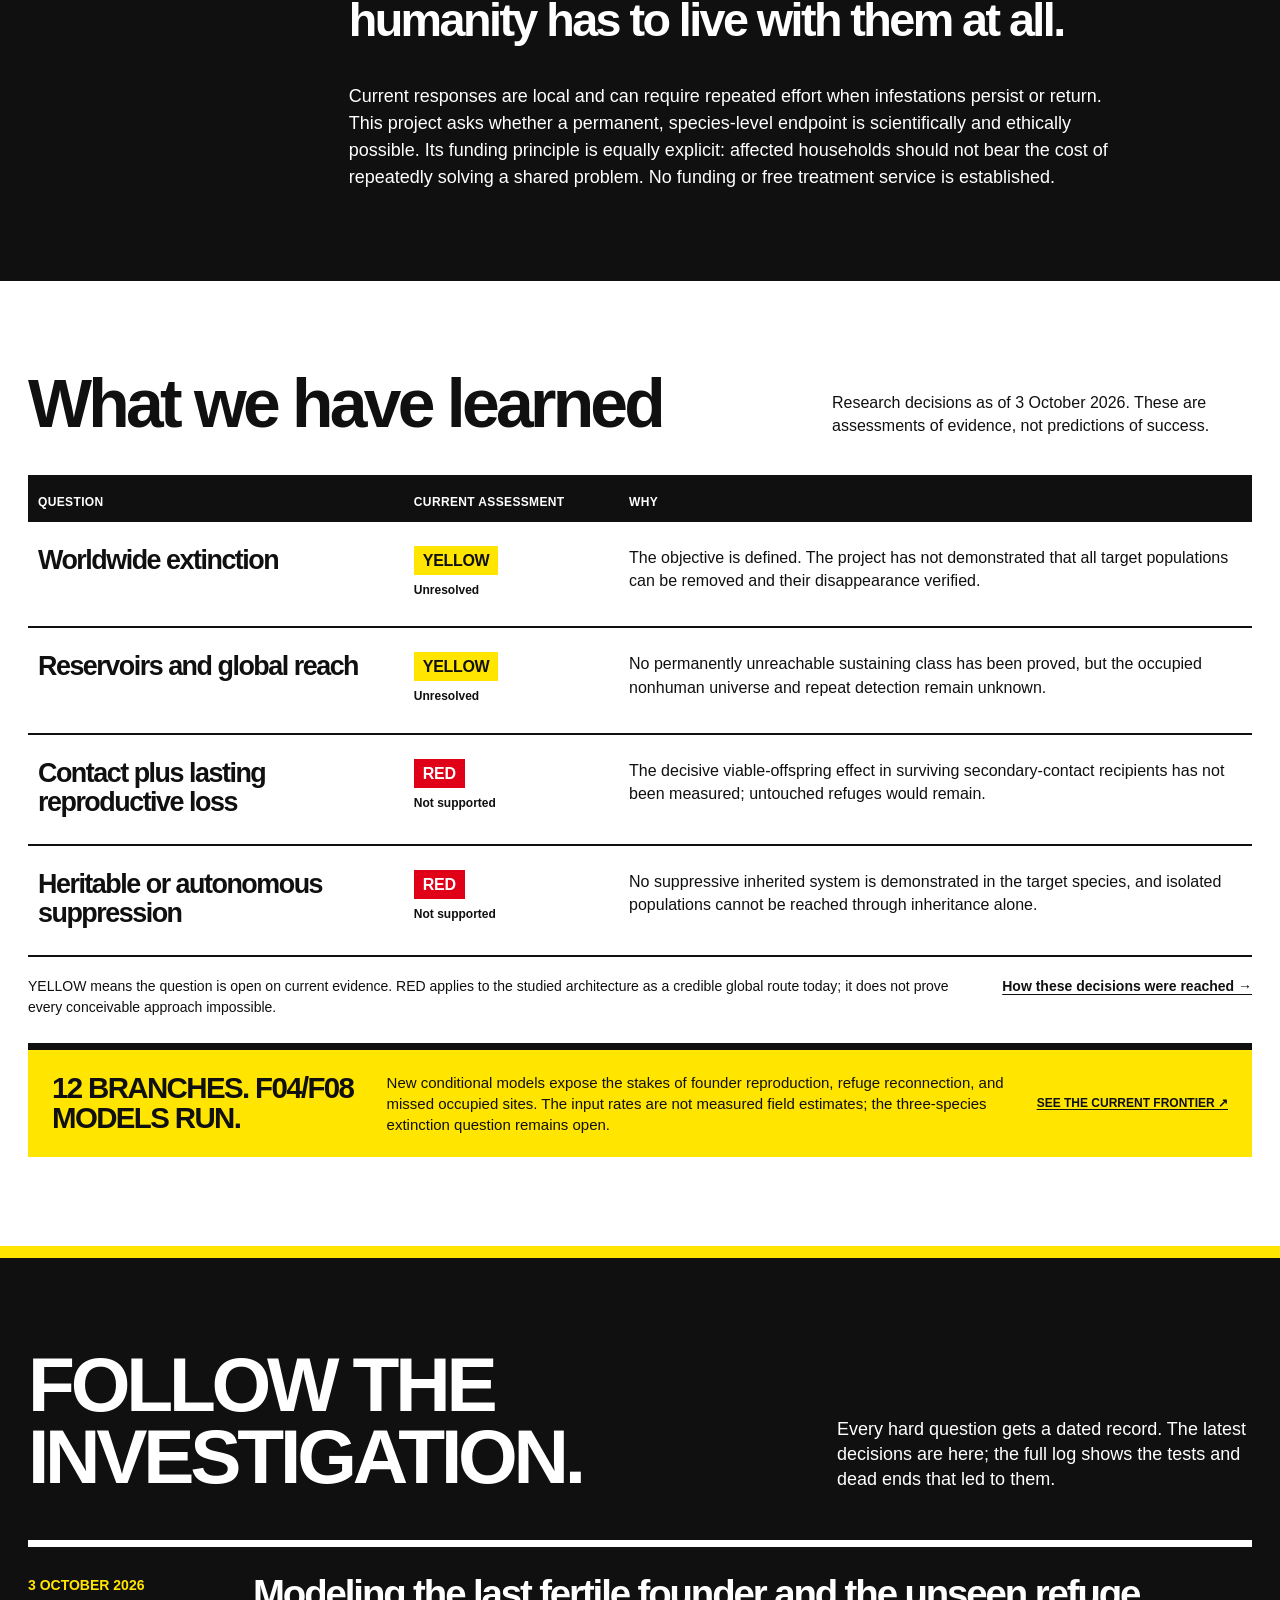
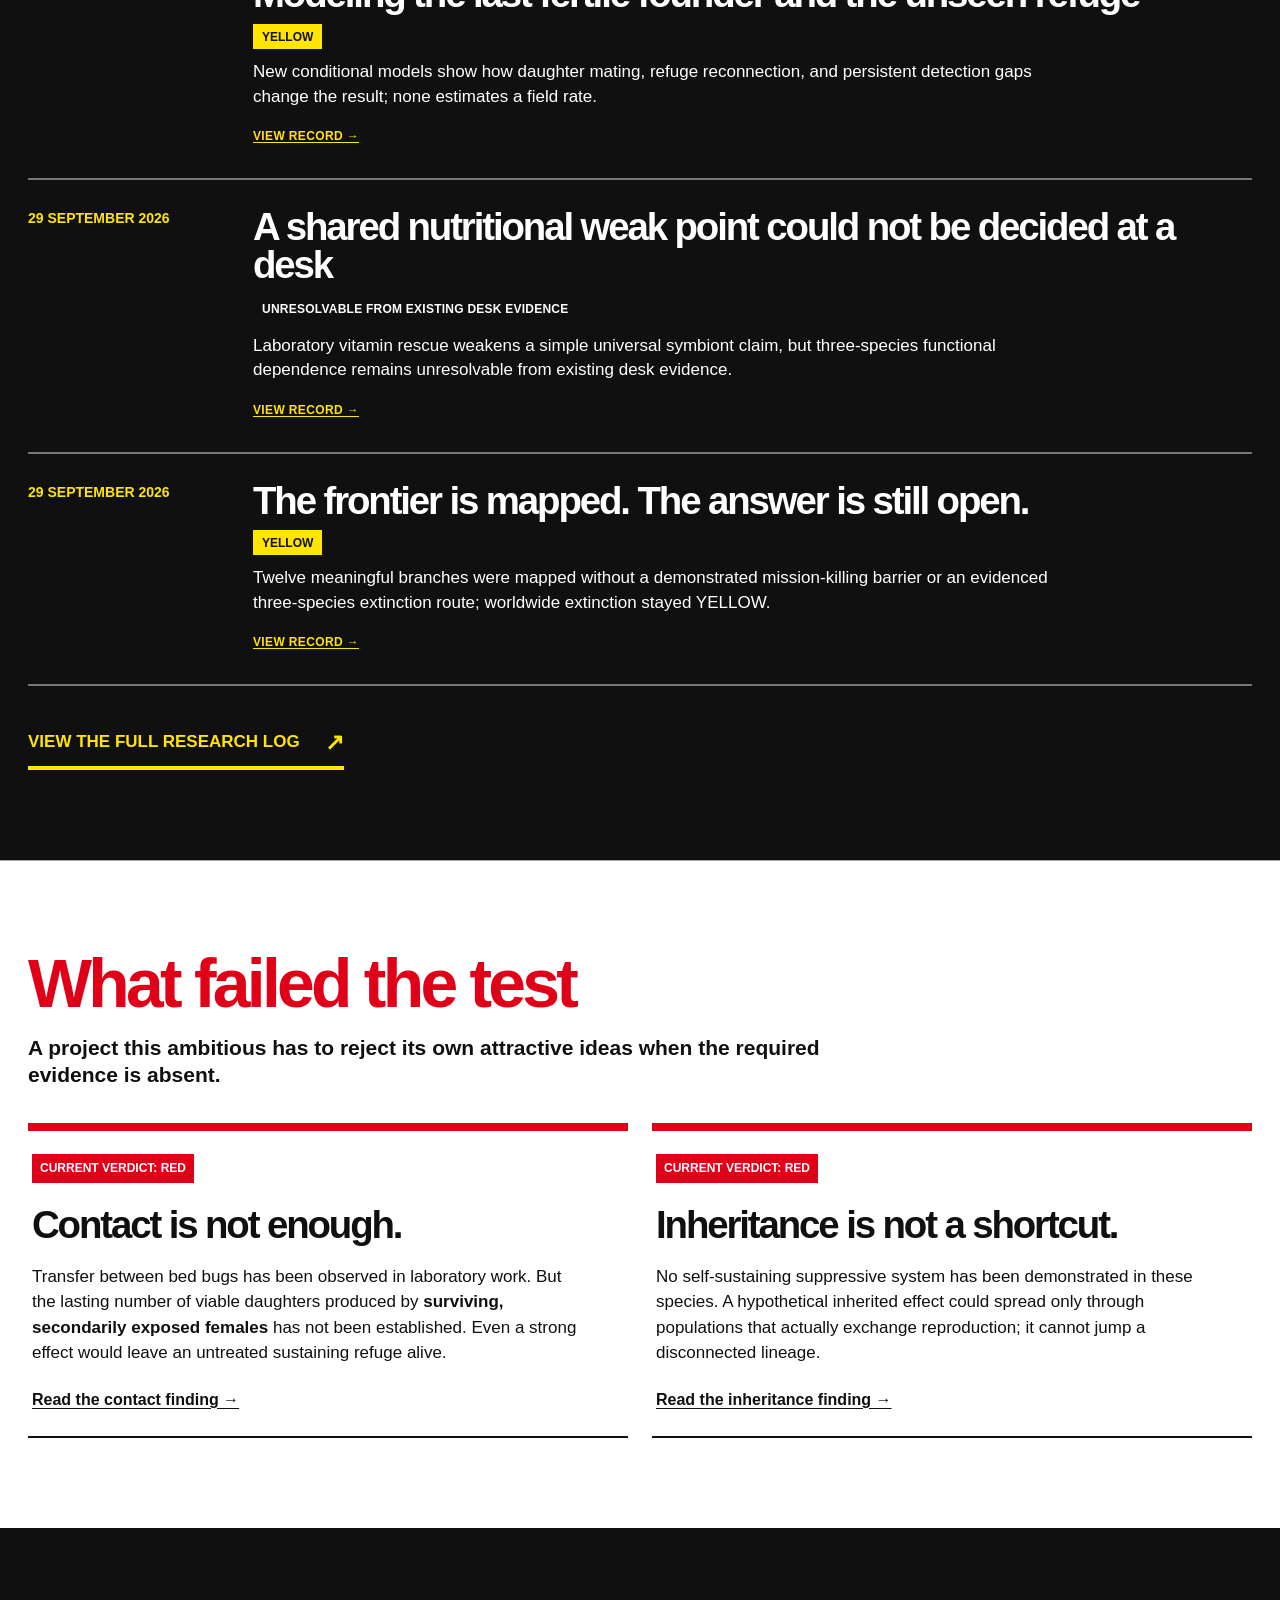
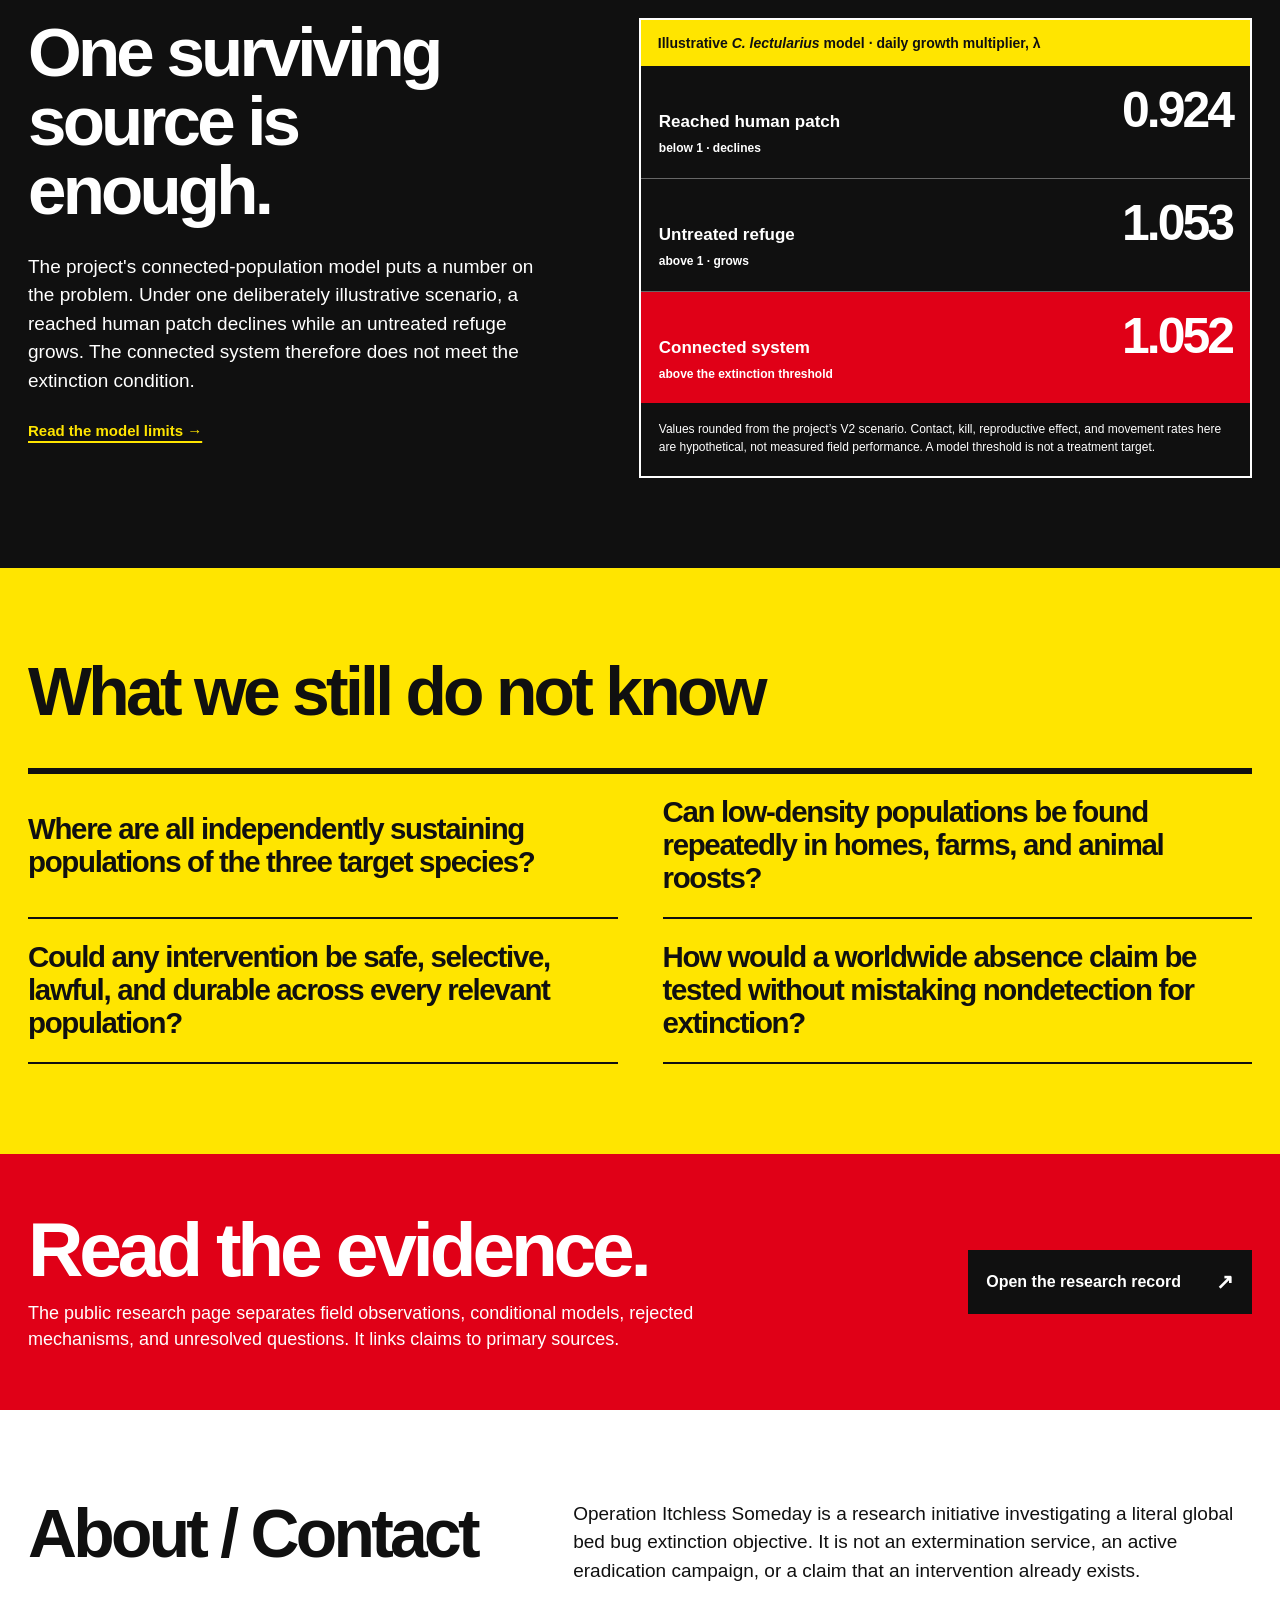
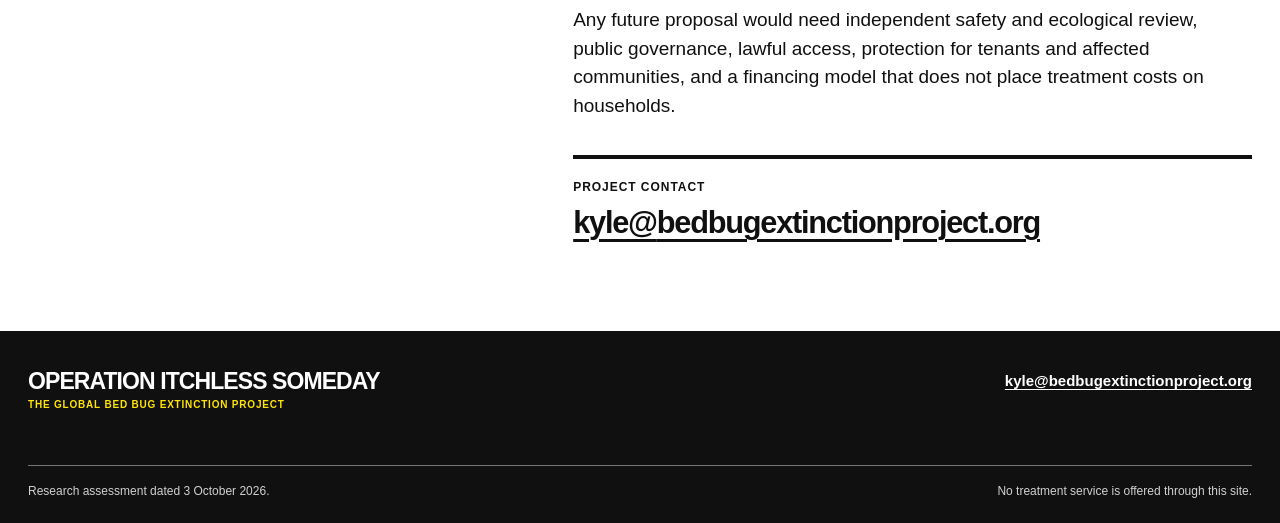
==== commit ccc08115: "Publish founder and surveillance model findings" ====
--- a/index.html
+++ b/index.html
@@ -71,7 +71,7 @@
 
     <section class="findings section-pad" id="findings" aria-labelledby="findings-title">
       <div class="shell">
-        <div class="section-head"><h2 id="findings-title">What we have learned</h2><p>Research decisions as of 29 September 2026. These are assessments of evidence, not predictions of success.</p></div>
+        <div class="section-head"><h2 id="findings-title">What we have learned</h2><p>Research decisions as of 3 October 2026. These are assessments of evidence, not predictions of success.</p></div>
         <div class="status-table" role="table" aria-label="Current research assessments">
           <div class="status-row status-heading" role="row"><span role="columnheader">Question</span><span role="columnheader">Current assessment</span><span role="columnheader">Why</span></div>
           <div class="status-row" role="row"><strong role="cell">Worldwide extinction</strong><span role="cell"><b class="status status-yellow">YELLOW</b><small>Unresolved</small></span><p role="cell">The objective is defined. The project has not demonstrated that all target populations can be removed and their disappearance verified.</p></div>
@@ -80,7 +80,7 @@
           <div class="status-row" role="row"><strong role="cell">Heritable or autonomous suppression</strong><span role="cell"><b class="status status-red">RED</b><small>Not supported</small></span><p role="cell">No suppressive inherited system is demonstrated in the target species, and isolated populations cannot be reached through inheritance alone.</p></div>
         </div>
         <p class="status-note">YELLOW means the question is open on current evidence. RED applies to the studied architecture as a credible global route today; it does not prove every conceivable approach impossible. <a href="research.html#assessment">How these decisions were reached →</a></p>
-        <p class="frontier-alert"><strong>12 BRANCHES. F03 DESK AUDIT COMPLETE.</strong><span>Dietary vitamins replaced several measured symbiont functions in <i>C. lectularius</i> laboratory work. A shared, non-substitutable nutritional function across all three target species remains unresolvable from existing desk evidence.</span><a href="research.html#frontier">SEE THE CURRENT FRONTIER ↗</a></p>
+        <p class="frontier-alert"><strong>12 BRANCHES. F04/F08 MODELS RUN.</strong><span>New conditional models expose the stakes of founder reproduction, refuge reconnection, and missed occupied sites. The input rates are not measured field estimates; the three-species extinction question remains open.</span><a href="research.html#frontier">SEE THE CURRENT FRONTIER ↗</a></p>
       </div>
     </section>
 
@@ -90,16 +90,16 @@
         <div class="recent-list">
 <!-- recent-log:start -->
           <article class="recent-row">
+            <time datetime="2026-10-03">3 OCTOBER 2026</time>
+            <div class="recent-copy"><h3>Modeling the last fertile founder and the unseen refuge</h3><strong class="log-decision log-decision-yellow">YELLOW</strong><p>New conditional models show how daughter mating, refuge reconnection, and persistent detection gaps change the result; none estimates a field rate.</p><a class="recent-view" href="research-log.html#founder-surveillance-models">VIEW RECORD →</a></div>
+          </article>
+          <article class="recent-row">
             <time datetime="2026-09-29">29 SEPTEMBER 2026</time>
             <div class="recent-copy"><h3>A shared nutritional weak point could not be decided at a desk</h3><strong class="log-decision log-decision-unresolved">UNRESOLVABLE FROM EXISTING DESK EVIDENCE</strong><p>Laboratory vitamin rescue weakens a simple universal symbiont claim, but three-species functional dependence remains unresolvable from existing desk evidence.</p><a class="recent-view" href="research-log.html#shared-nutritional-function-audit">VIEW RECORD →</a></div>
           </article>
           <article class="recent-row">
             <time datetime="2026-09-29">29 SEPTEMBER 2026</time>
             <div class="recent-copy"><h3>The frontier is mapped. The answer is still open.</h3><strong class="log-decision log-decision-yellow">YELLOW</strong><p>Twelve meaningful branches were mapped without a demonstrated mission-killing barrier or an evidenced three-species extinction route; worldwide extinction stayed YELLOW.</p><a class="recent-view" href="research-log.html#research-frontier-map">VIEW RECORD →</a></div>
-          </article>
-          <article class="recent-row">
-            <time datetime="2026-09-29">29 SEPTEMBER 2026</time>
-            <div class="recent-copy"><h3>The last refuge is still an open question</h3><strong class="log-decision log-decision-yellow">YELLOW</strong><p>No permanently inaccessible sustaining class was demonstrated, but the occupied population universe and repeat reach remain unknown; global reach stayed YELLOW.</p><a class="recent-view" href="research-log.html#global-reservoir-reach-audit">VIEW RECORD →</a></div>
           </article>
 <!-- recent-log:end -->
         </div>
@@ -148,6 +148,6 @@
     <section class="about section-pad" id="about-contact" aria-labelledby="about-title"><div class="shell about-layout"><h2 id="about-title">About / Contact</h2><div><p>Operation Itchless Someday is a research initiative investigating a literal global bed bug extinction objective. It is not an extermination service, an active eradication campaign, or a claim that an intervention already exists.</p><p>Any future proposal would need independent safety and ecological review, public governance, lawful access, protection for tenants and affected communities, and a financing model that does not place treatment costs on households.</p><div class="contact-line"><span>PROJECT CONTACT</span><a href="mailto:kyle@bedbugextinctionproject.org">kyle@<wbr>bedbugextinctionproject.org</a></div></div></div></section>
   </main>
 
-  <footer class="site-footer"><div class="shell footer-layout"><div><strong>OPERATION ITCHLESS SOMEDAY</strong><span>THE GLOBAL BED BUG EXTINCTION PROJECT</span></div><a class="footer-contact" href="mailto:kyle@bedbugextinctionproject.org">kyle@bedbugextinctionproject.org</a></div><div class="shell footer-base"><span>Research assessment dated 29 September 2026.</span><span>No treatment service is offered through this site.</span></div></footer>
+  <footer class="site-footer"><div class="shell footer-layout"><div><strong>OPERATION ITCHLESS SOMEDAY</strong><span>THE GLOBAL BED BUG EXTINCTION PROJECT</span></div><a class="footer-contact" href="mailto:kyle@bedbugextinctionproject.org">kyle@bedbugextinctionproject.org</a></div><div class="shell footer-base"><span>Research assessment dated 3 October 2026.</span><span>No treatment service is offered through this site.</span></div></footer>
 </body>
 </html>
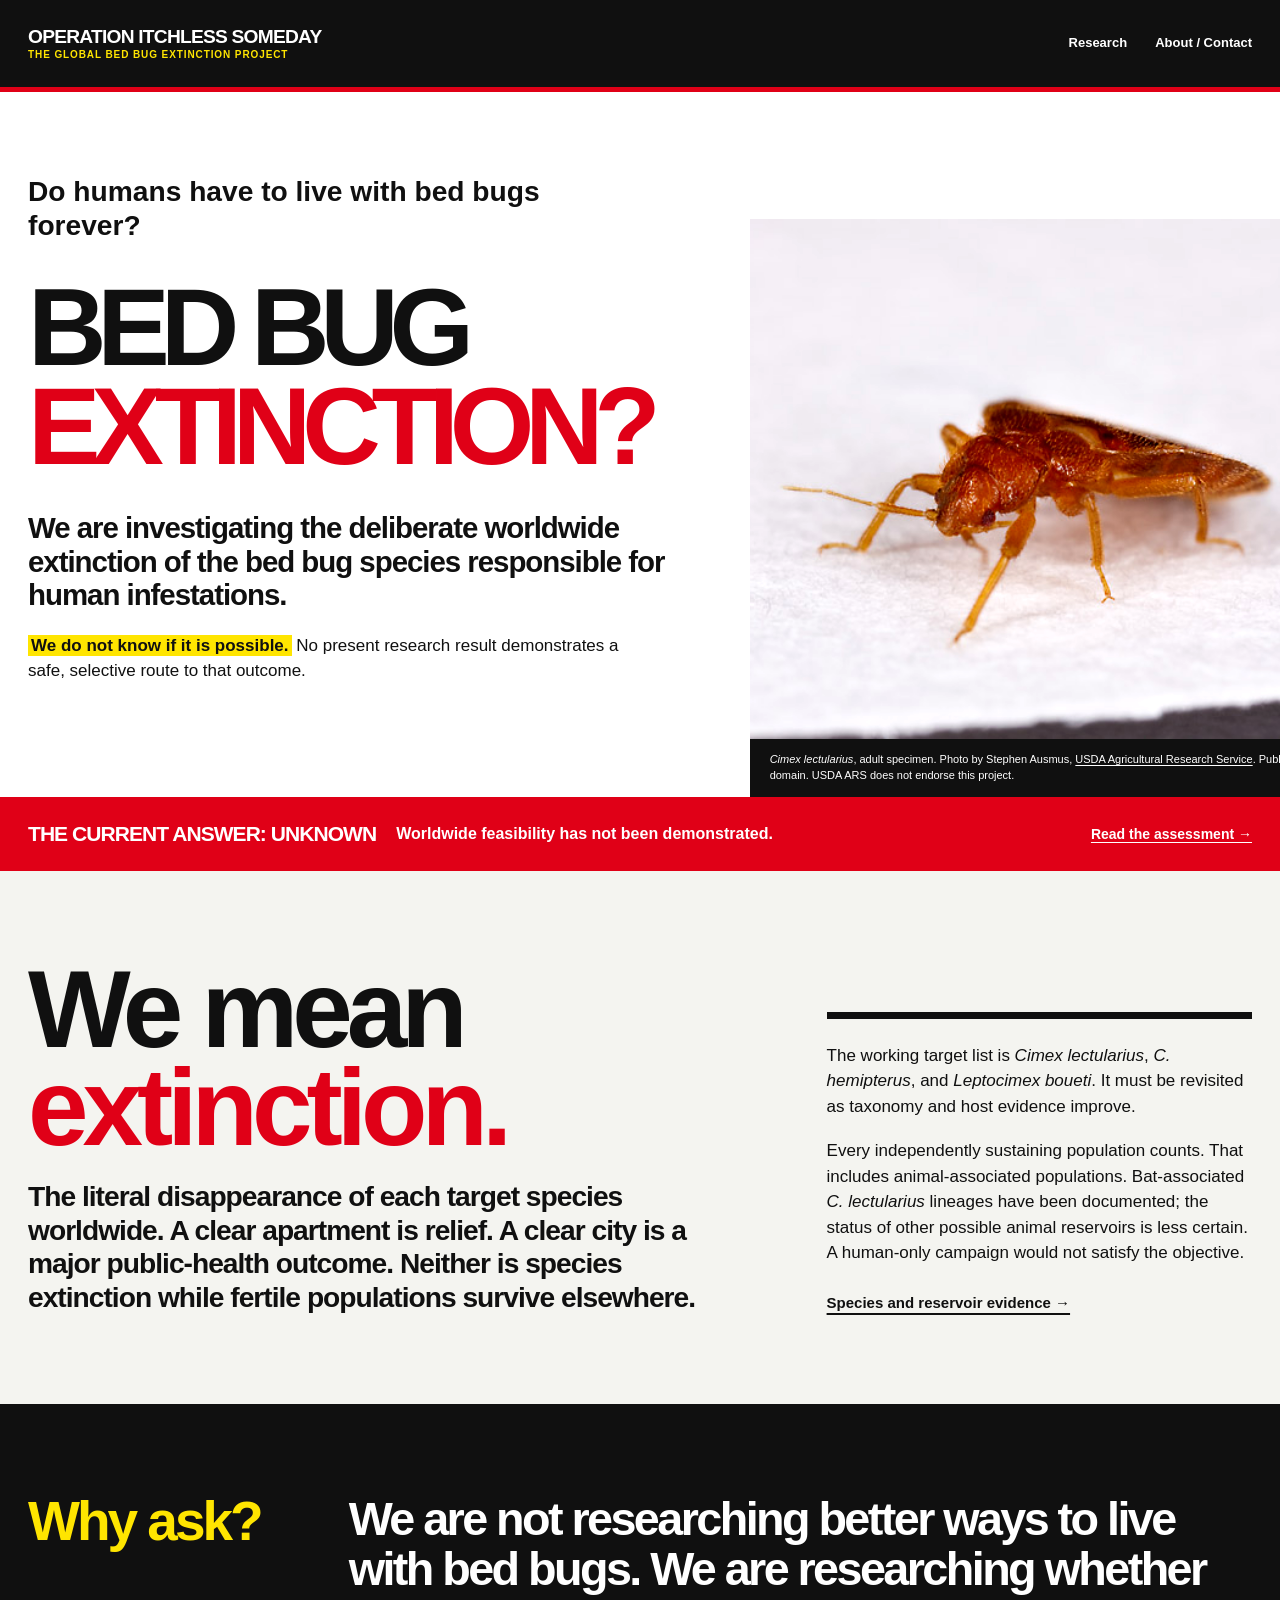
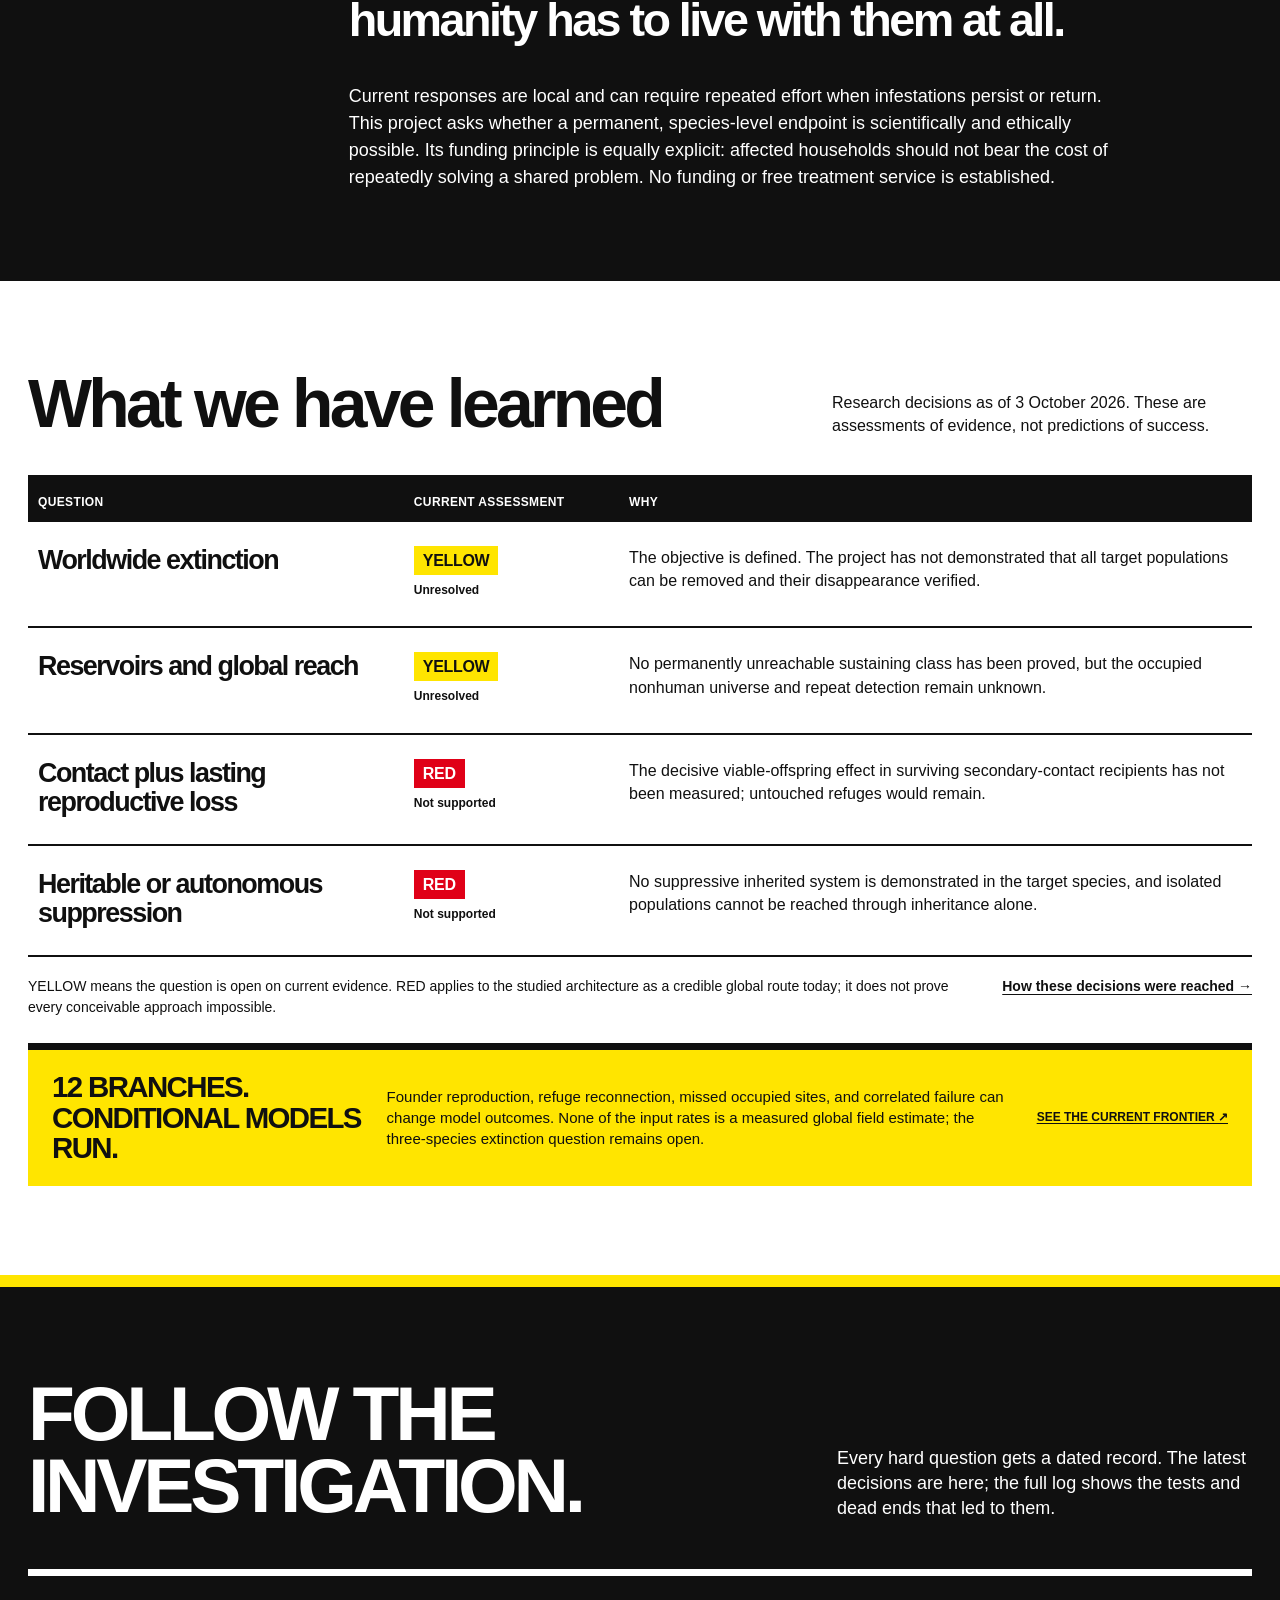
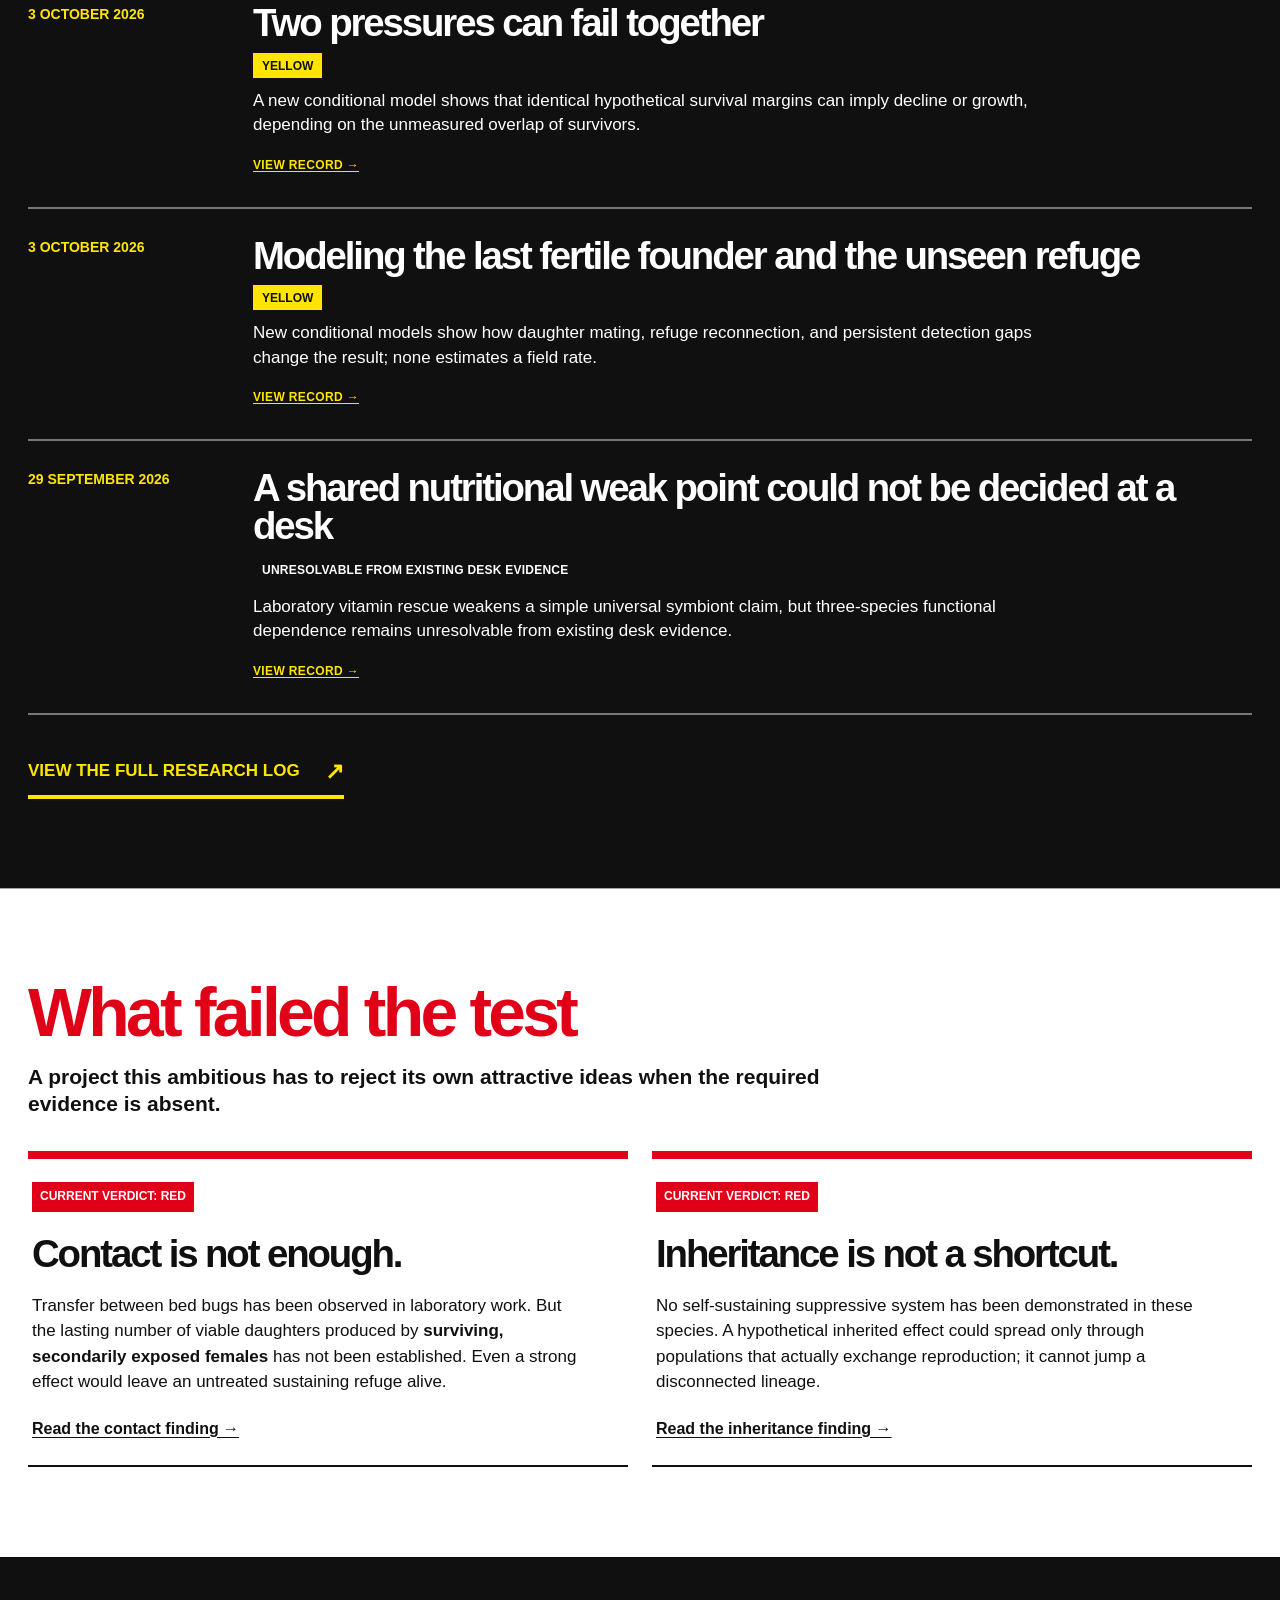
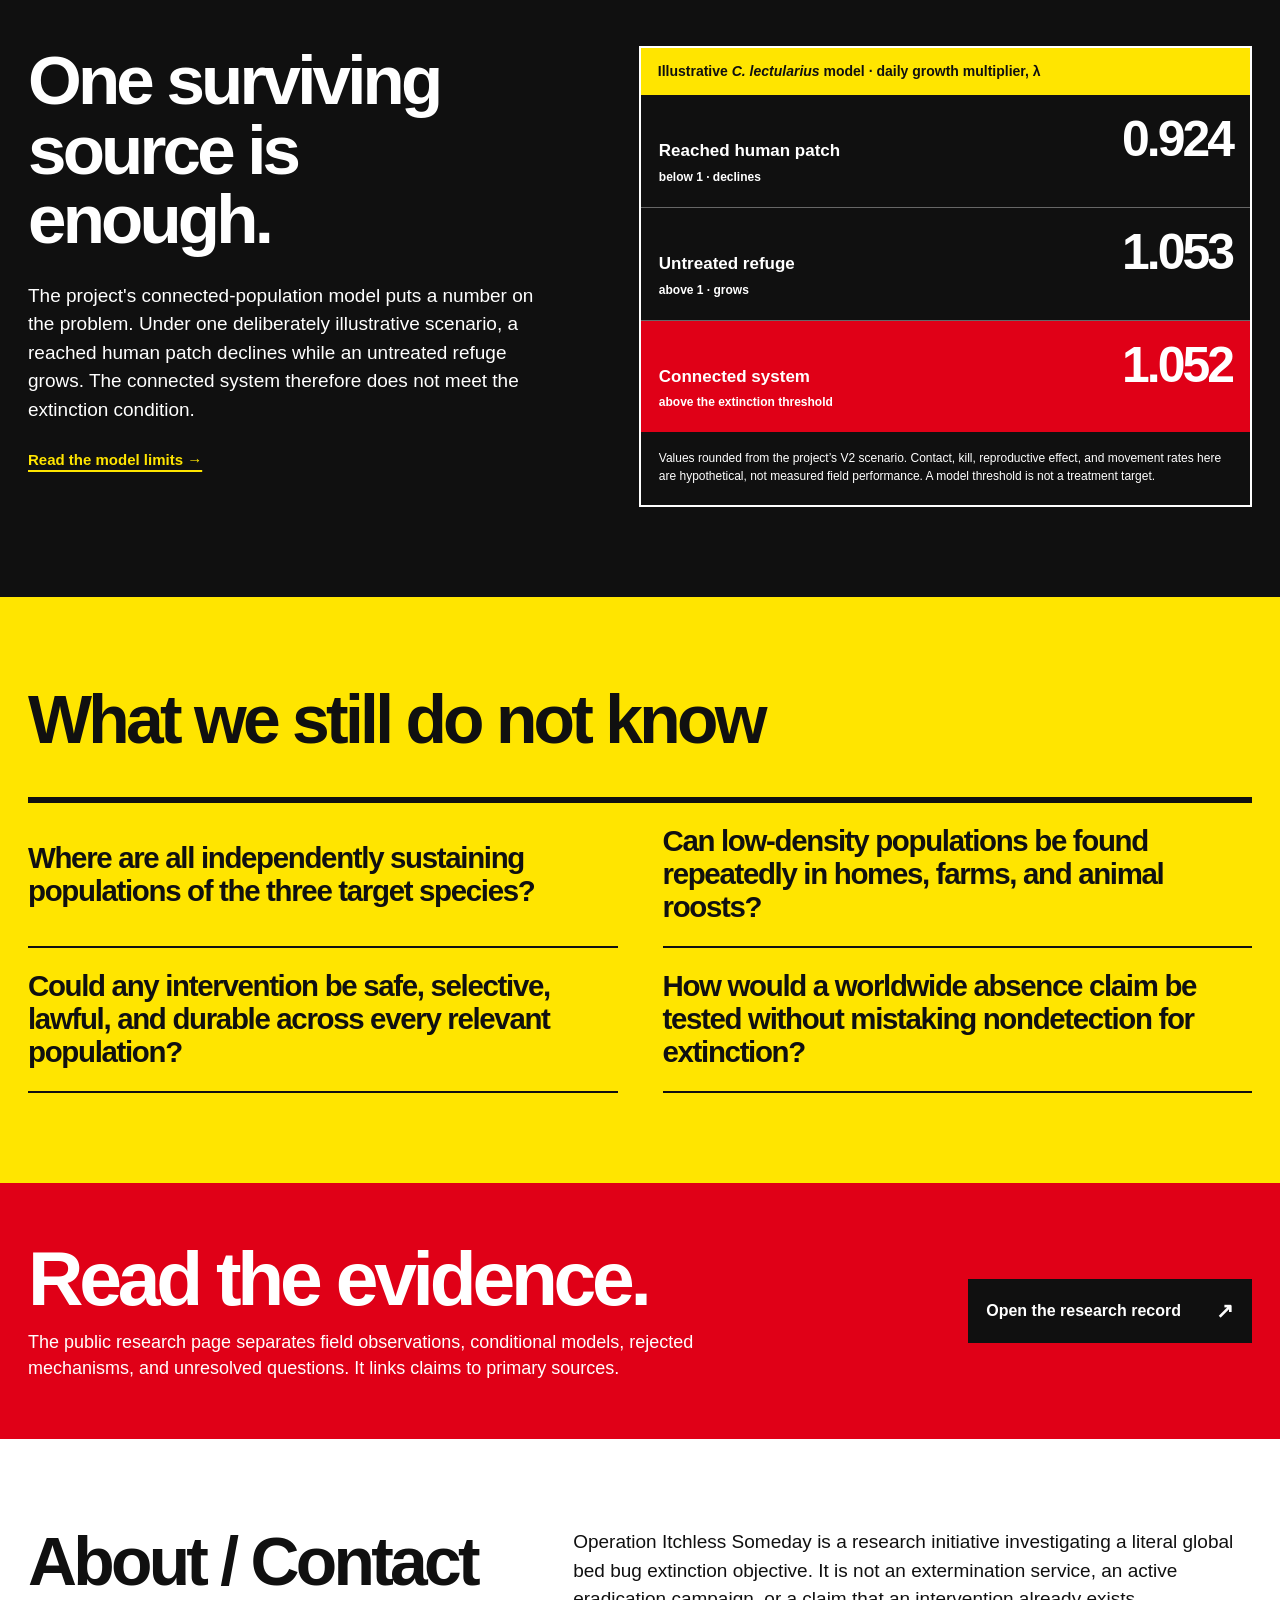
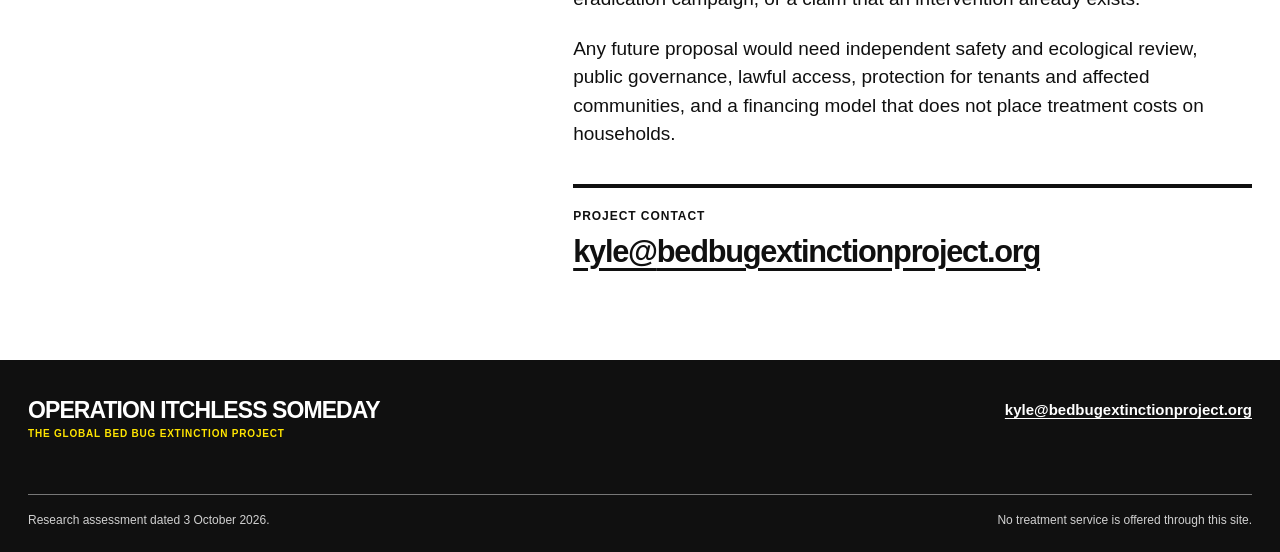
==== commit 06325d5d: "Publish correlated-failure model findings" ====
--- a/index.html
+++ b/index.html
@@ -80,7 +80,7 @@
           <div class="status-row" role="row"><strong role="cell">Heritable or autonomous suppression</strong><span role="cell"><b class="status status-red">RED</b><small>Not supported</small></span><p role="cell">No suppressive inherited system is demonstrated in the target species, and isolated populations cannot be reached through inheritance alone.</p></div>
         </div>
         <p class="status-note">YELLOW means the question is open on current evidence. RED applies to the studied architecture as a credible global route today; it does not prove every conceivable approach impossible. <a href="research.html#assessment">How these decisions were reached →</a></p>
-        <p class="frontier-alert"><strong>12 BRANCHES. F04/F08 MODELS RUN.</strong><span>New conditional models expose the stakes of founder reproduction, refuge reconnection, and missed occupied sites. The input rates are not measured field estimates; the three-species extinction question remains open.</span><a href="research.html#frontier">SEE THE CURRENT FRONTIER ↗</a></p>
+        <p class="frontier-alert"><strong>12 BRANCHES. CONDITIONAL MODELS RUN.</strong><span>Founder reproduction, refuge reconnection, missed occupied sites, and correlated failure can change model outcomes. None of the input rates is a measured global field estimate; the three-species extinction question remains open.</span><a href="research.html#frontier">SEE THE CURRENT FRONTIER ↗</a></p>
       </div>
     </section>
 
@@ -91,15 +91,15 @@
 <!-- recent-log:start -->
           <article class="recent-row">
             <time datetime="2026-10-03">3 OCTOBER 2026</time>
+            <div class="recent-copy"><h3>Two pressures can fail together</h3><strong class="log-decision log-decision-yellow">YELLOW</strong><p>A new conditional model shows that identical hypothetical survival margins can imply decline or growth, depending on the unmeasured overlap of survivors.</p><a class="recent-view" href="research-log.html#correlated-failure-model">VIEW RECORD →</a></div>
+          </article>
+          <article class="recent-row">
+            <time datetime="2026-10-03">3 OCTOBER 2026</time>
             <div class="recent-copy"><h3>Modeling the last fertile founder and the unseen refuge</h3><strong class="log-decision log-decision-yellow">YELLOW</strong><p>New conditional models show how daughter mating, refuge reconnection, and persistent detection gaps change the result; none estimates a field rate.</p><a class="recent-view" href="research-log.html#founder-surveillance-models">VIEW RECORD →</a></div>
           </article>
           <article class="recent-row">
             <time datetime="2026-09-29">29 SEPTEMBER 2026</time>
             <div class="recent-copy"><h3>A shared nutritional weak point could not be decided at a desk</h3><strong class="log-decision log-decision-unresolved">UNRESOLVABLE FROM EXISTING DESK EVIDENCE</strong><p>Laboratory vitamin rescue weakens a simple universal symbiont claim, but three-species functional dependence remains unresolvable from existing desk evidence.</p><a class="recent-view" href="research-log.html#shared-nutritional-function-audit">VIEW RECORD →</a></div>
-          </article>
-          <article class="recent-row">
-            <time datetime="2026-09-29">29 SEPTEMBER 2026</time>
-            <div class="recent-copy"><h3>The frontier is mapped. The answer is still open.</h3><strong class="log-decision log-decision-yellow">YELLOW</strong><p>Twelve meaningful branches were mapped without a demonstrated mission-killing barrier or an evidenced three-species extinction route; worldwide extinction stayed YELLOW.</p><a class="recent-view" href="research-log.html#research-frontier-map">VIEW RECORD →</a></div>
           </article>
 <!-- recent-log:end -->
         </div>
